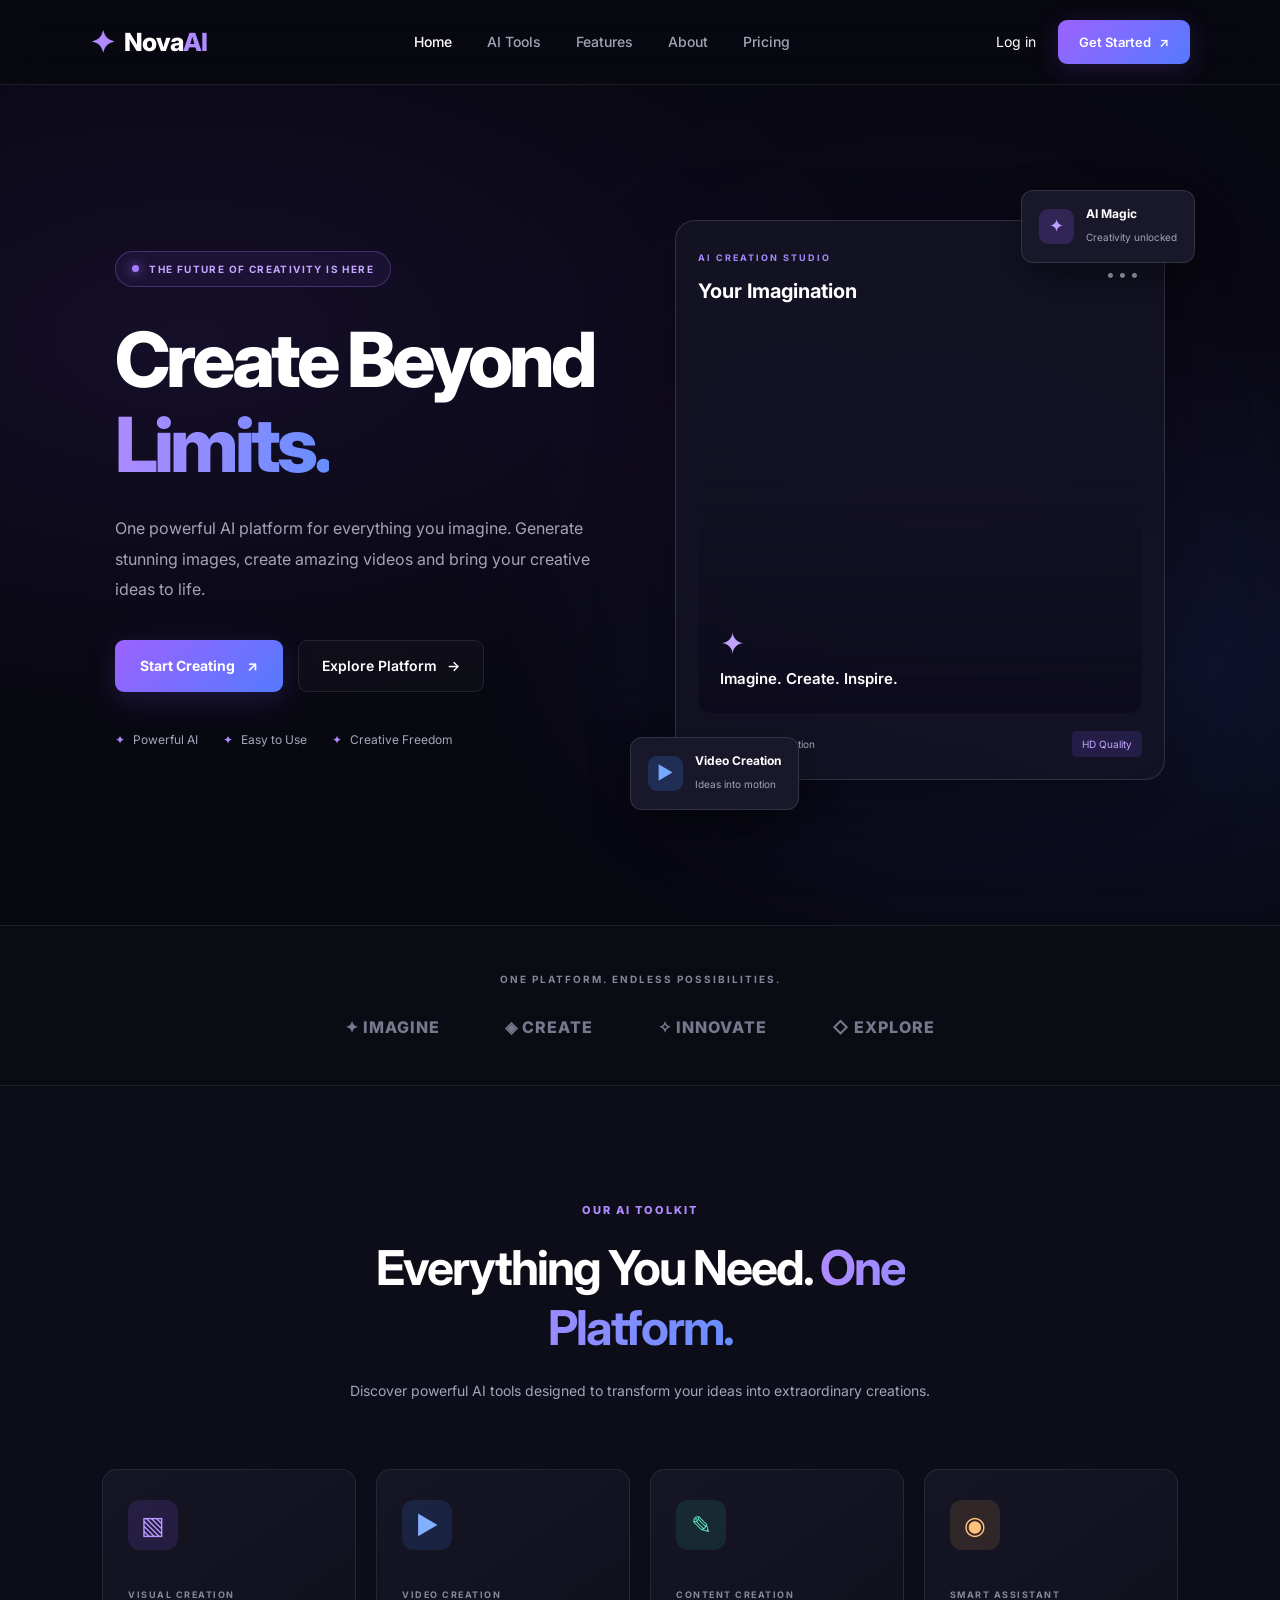
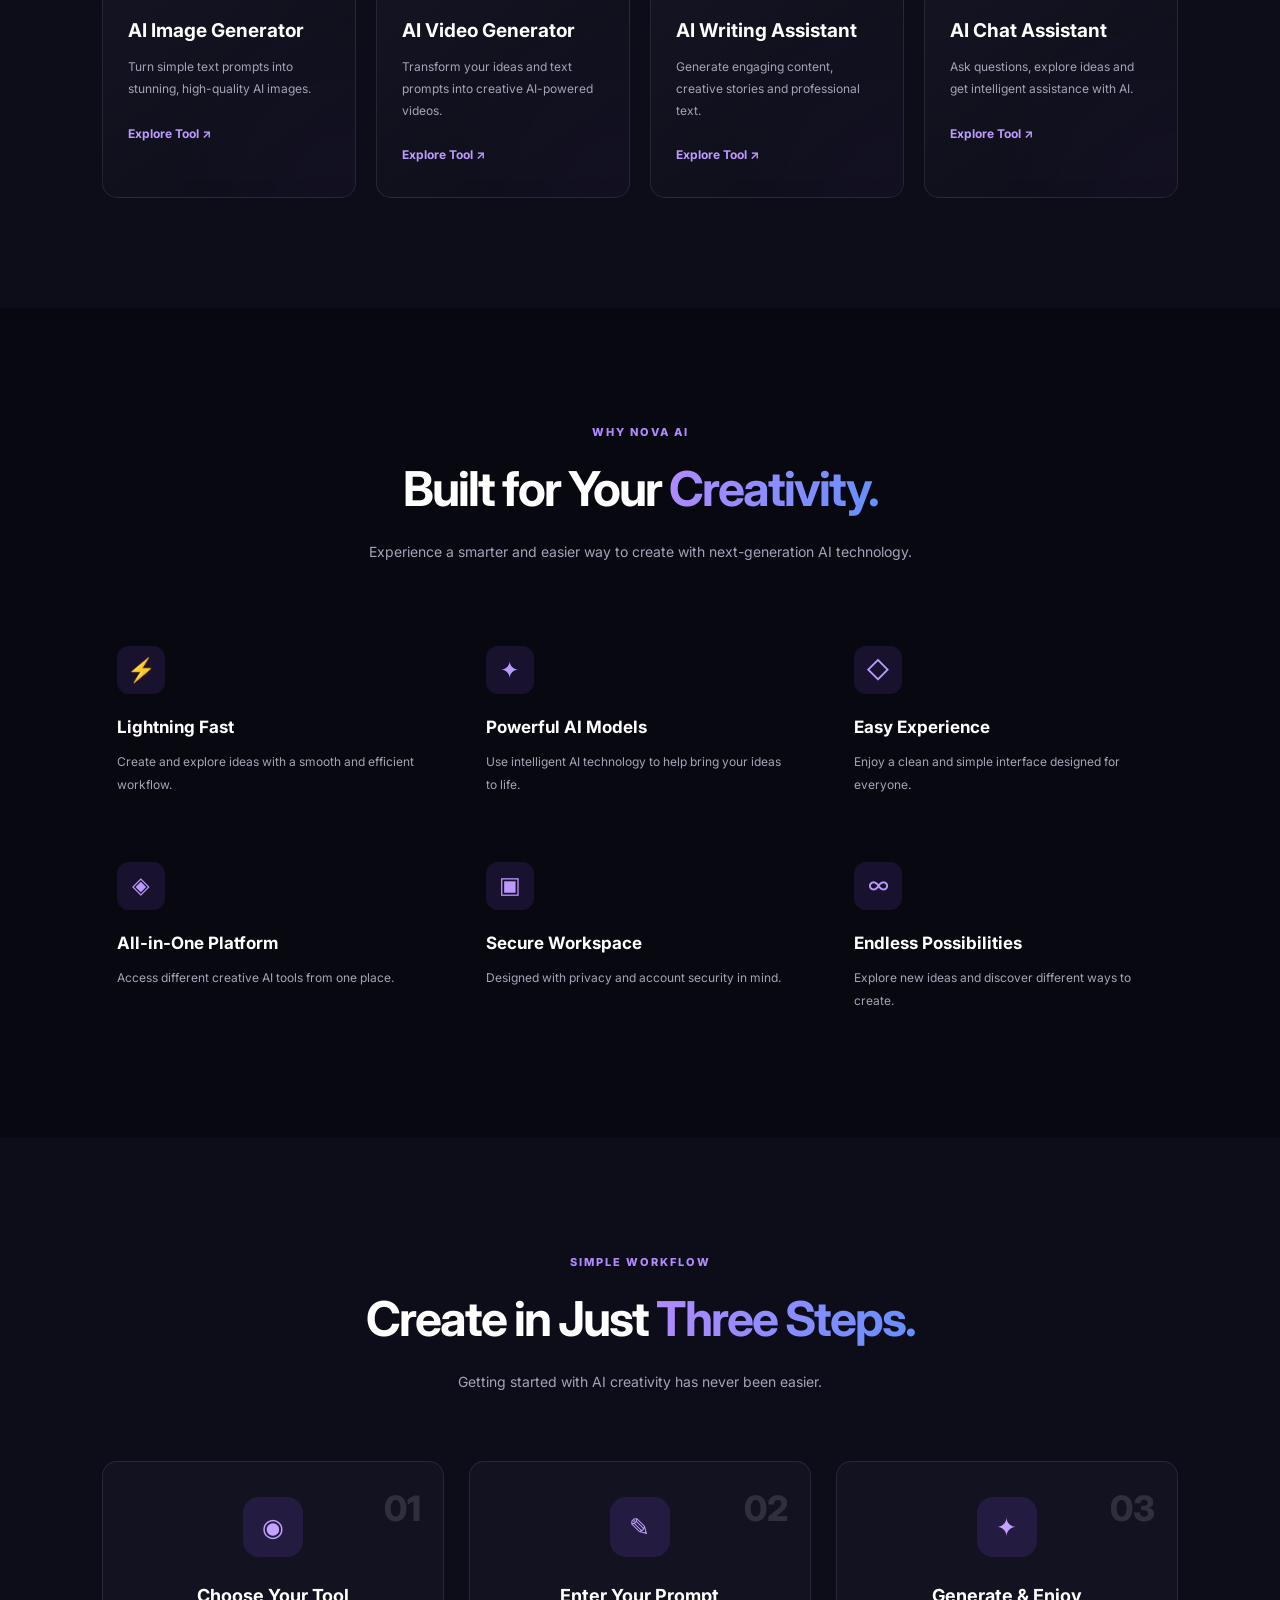
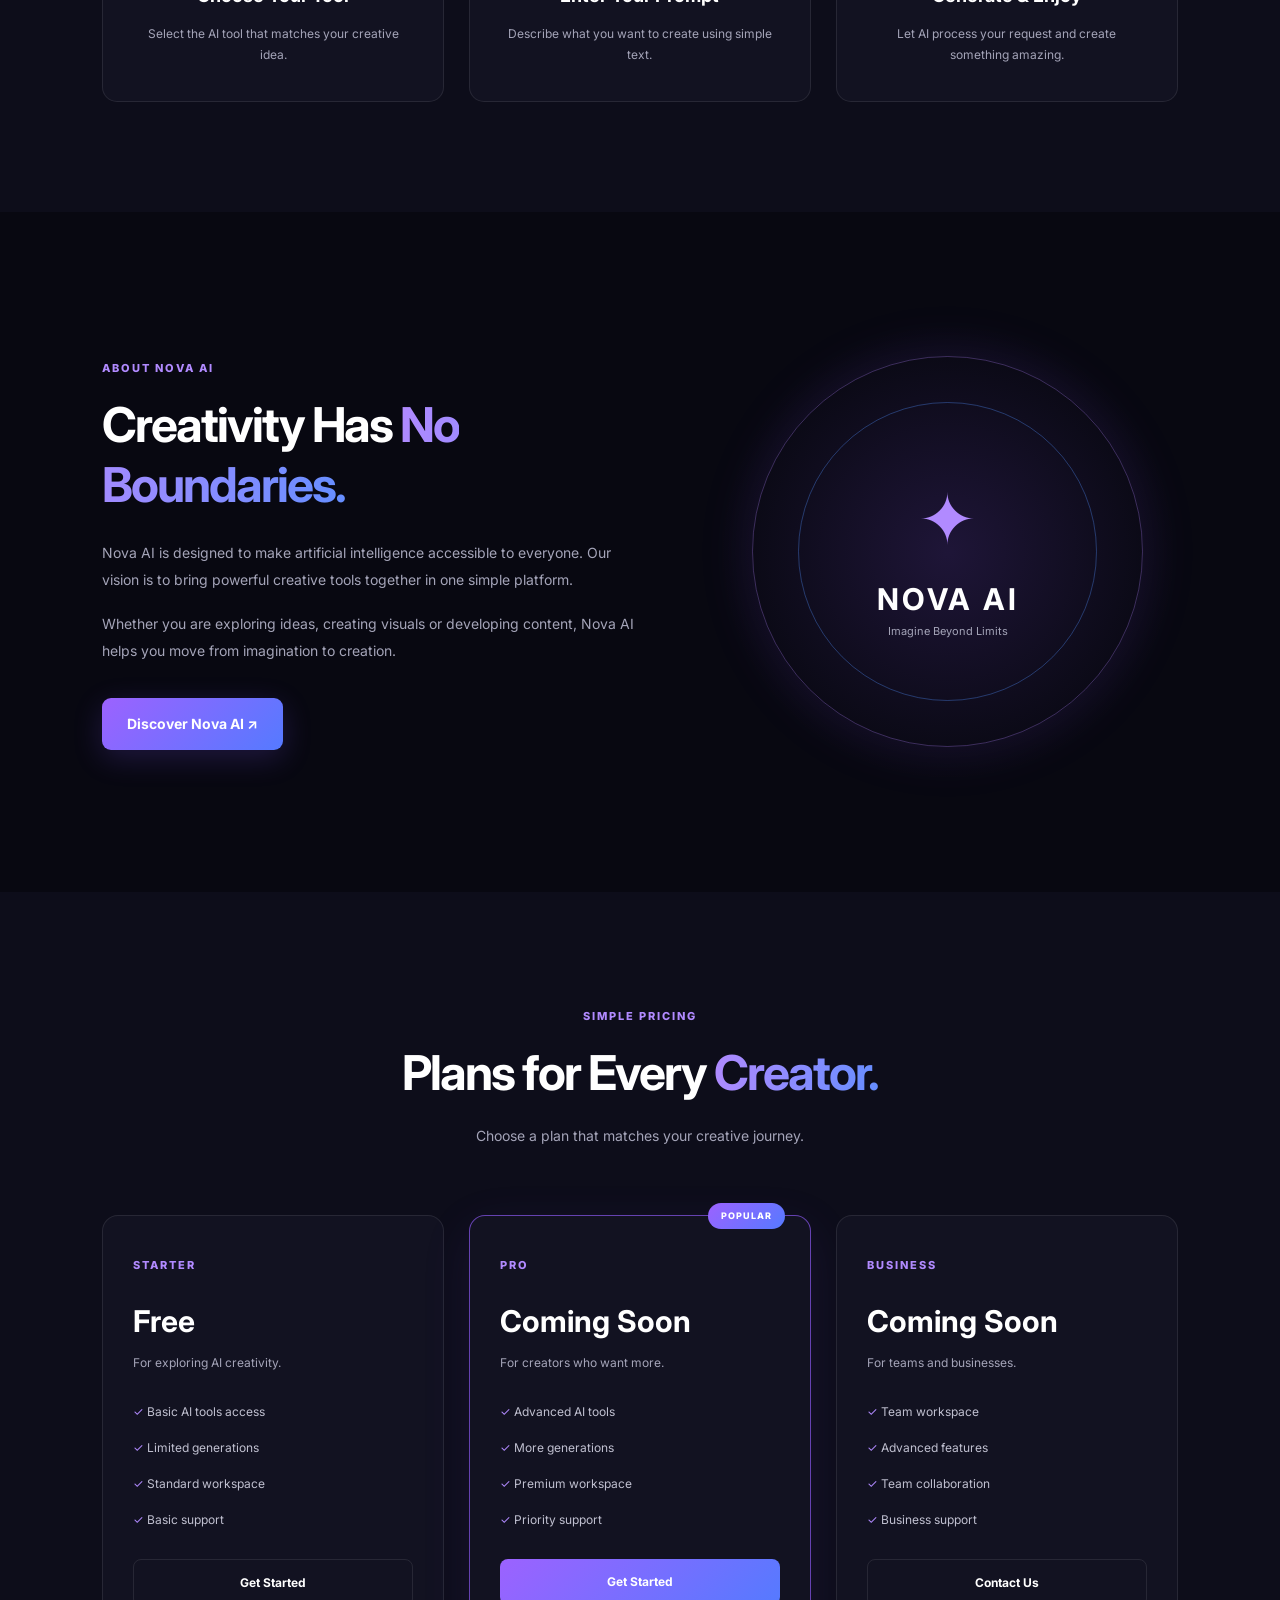
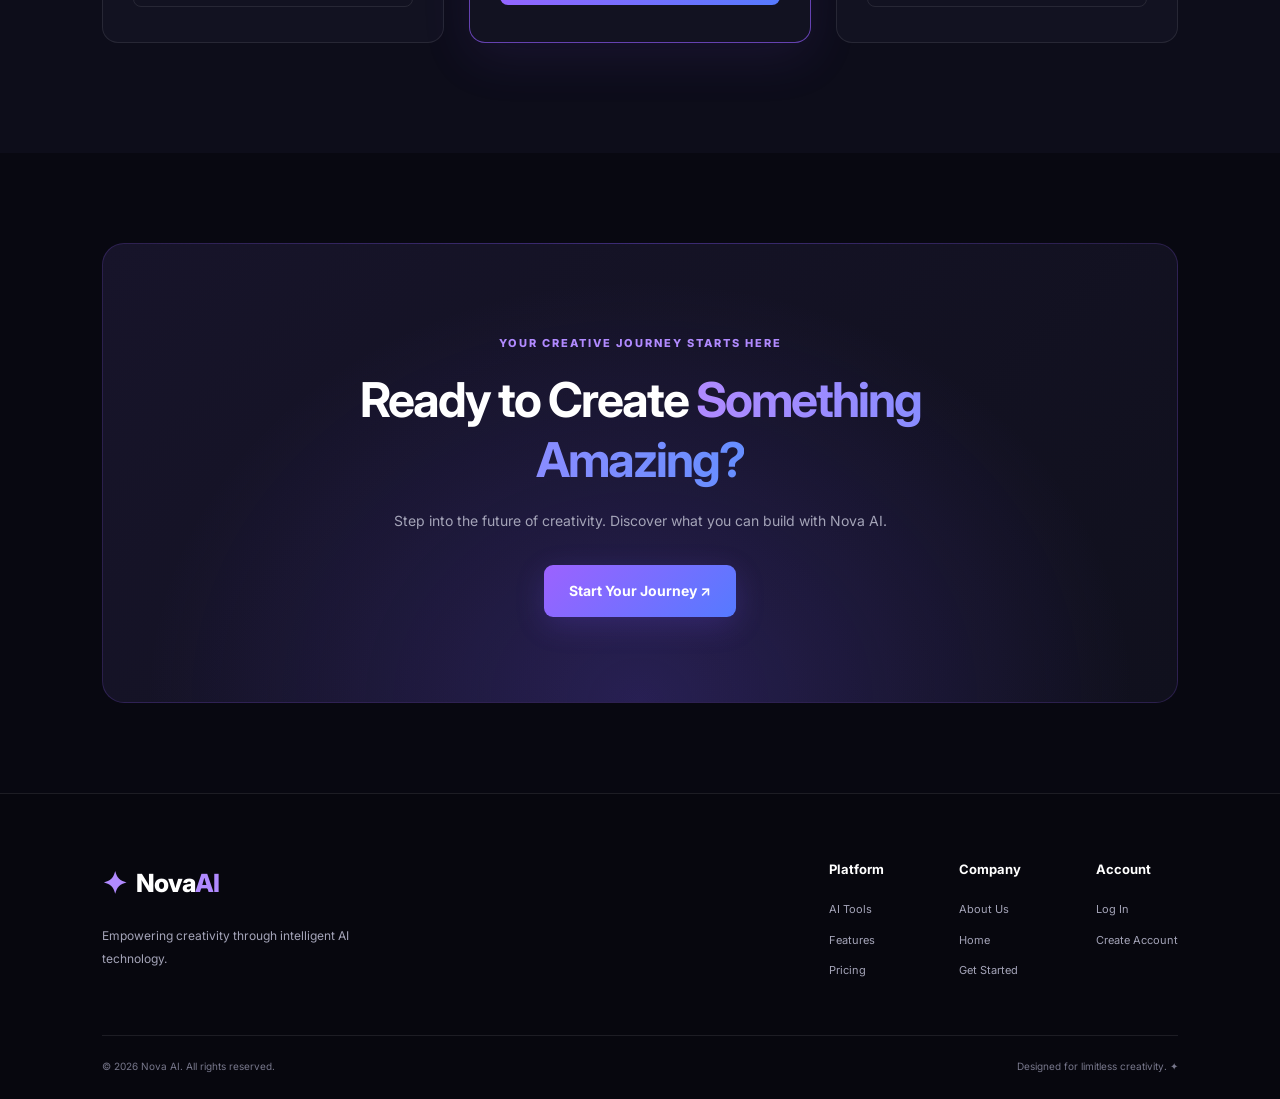
==== index.html @ d545e9de "First website upload" ====
<!DOCTYPE html>
<html lang="en">
<head>
    <meta charset="UTF-8">
    <meta name="viewport" content="width=device-width, initial-scale=1.0">

    <meta name="description" content="Nova AI - Your all-in-one AI creative platform. Create images, videos and content using powerful AI tools.">

    <title>Nova AI - Create Beyond Limits</title>

    <!-- Google Fonts -->
    <link rel="preconnect" href="https://fonts.googleapis.com">
    <link rel="preconnect" href="https://fonts.gstatic.com" crossorigin>
    <link href="https://fonts.googleapis.com/css2?family=Inter:wght@400;500;600;700;800&display=swap" rel="stylesheet">

    <!-- CSS -->
    <link rel="stylesheet" href="style.css">
</head>

<body>

    <!-- ================= NAVBAR ================= -->

    <header class="navbar">

        <a href="#home" class="logo">
            <span class="logo-icon">✦</span>
            <span>Nova<span class="logo-highlight">AI</span></span>
        </a>

        <nav class="nav-links">
            <a href="#home" class="active">Home</a>
            <a href="#tools">AI Tools</a>
            <a href="#features">Features</a>
            <a href="#about">About</a>
            <a href="#pricing">Pricing</a>
        </nav>

        <div class="nav-actions">
            <a href="#login" class="login-btn">Log in</a>
            <a href="#signup" class="signup-btn">Get Started <span>↗</span></a>
        </div>

        <button class="menu-toggle" id="menuToggle" aria-label="Toggle navigation">
            ☰
        </button>

    </header>


    <!-- ================= MAIN ================= -->

    <main>

        <!-- HERO SECTION -->

        <section class="hero" id="home">

            <div class="hero-content">

                <div class="hero-badge">
                    <span class="status-dot"></span>
                    THE FUTURE OF CREATIVITY IS HERE
                </div>

                <h1>
                    Create Beyond
                    <span class="gradient-text">Limits.</span>
                </h1>

                <p class="hero-description">
                    One powerful AI platform for everything you imagine.
                    Generate stunning images, create amazing videos and
                    bring your creative ideas to life.
                </p>

                <div class="hero-buttons">

                    <a href="#tools" class="primary-btn">
                        Start Creating
                        <span>↗</span>
                    </a>

                    <a href="#features" class="secondary-btn">
                        Explore Platform
                        <span>→</span>
                    </a>

                </div>

                <div class="hero-trust">

                    <div class="trust-item">
                        <span>✦</span>
                        Powerful AI
                    </div>

                    <div class="trust-item">
                        <span>✦</span>
                        Easy to Use
                    </div>

                    <div class="trust-item">
                        <span>✦</span>
                        Creative Freedom
                    </div>

                </div>

            </div>


            <!-- HERO VISUAL -->

            <div class="hero-visual">

                <div class="visual-glow"></div>

                <div class="visual-card main-visual-card">

                    <div class="visual-card-top">
                        <div>
                            <span class="visual-label">AI CREATION STUDIO</span>
                            <h3>Your Imagination</h3>
                        </div>

                        <span class="visual-menu">•••</span>
                    </div>

                    <div class="visual-image">
                        <div class="image-overlay">
                            <span>✦</span>
                            <p>Imagine. Create. Inspire.</p>
                        </div>
                    </div>

                    <div class="visual-bottom">
                        <span>✦ AI Generated Creation</span>
                        <span class="visual-quality">HD Quality</span>
                    </div>

                </div>

                <div class="floating-card floating-card-one">
                    <span class="floating-icon purple-icon">✦</span>
                    <div>
                        <strong>AI Magic</strong>
                        <small>Creativity unlocked</small>
                    </div>
                </div>

                <div class="floating-card floating-card-two">
                    <span class="floating-icon blue-icon">▶</span>
                    <div>
                        <strong>Video Creation</strong>
                        <small>Ideas into motion</small>
                    </div>
                </div>

            </div>

        </section>


        <!-- TRUST SECTION -->

        <section class="trust-section">

            <p>ONE PLATFORM. ENDLESS POSSIBILITIES.</p>

            <div class="trust-logos">
                <span>✦ IMAGINE</span>
                <span>◈ CREATE</span>
                <span>✧ INNOVATE</span>
                <span>◇ EXPLORE</span>
            </div>

        </section>


        <!-- AI TOOLS SECTION -->

        <section class="tools-section section-padding" id="tools">

            <div class="section-heading">

                <span class="section-tag">OUR AI TOOLKIT</span>

                <h2>
                    Everything You Need.
                    <span class="gradient-text">One Platform.</span>
                </h2>

                <p>
                    Discover powerful AI tools designed to transform
                    your ideas into extraordinary creations.
                </p>

            </div>


            <div class="tools-grid">

                <article class="tool-card image-tool">

                    <div class="tool-icon">▧</div>

                    <span class="tool-category">VISUAL CREATION</span>

                    <h3>AI Image Generator</h3>

                    <p>
                        Turn simple text prompts into stunning,
                        high-quality AI images.
                    </p>

                    <a href="#signup" class="tool-link">
                        Explore Tool ↗
                    </a>

                </article>


                <article class="tool-card video-tool">

                    <div class="tool-icon">▶</div>

                    <span class="tool-category">VIDEO CREATION</span>

                    <h3>AI Video Generator</h3>

                    <p>
                        Transform your ideas and text prompts
                        into creative AI-powered videos.
                    </p>

                    <a href="#signup" class="tool-link">
                        Explore Tool ↗
                    </a>

                </article>


                <article class="tool-card writing-tool">

                    <div class="tool-icon">✎</div>

                    <span class="tool-category">CONTENT CREATION</span>

                    <h3>AI Writing Assistant</h3>

                    <p>
                        Generate engaging content, creative
                        stories and professional text.
                    </p>

                    <a href="#signup" class="tool-link">
                        Explore Tool ↗
                    </a>

                </article>


                <article class="tool-card chat-tool">

                    <div class="tool-icon">◉</div>

                    <span class="tool-category">SMART ASSISTANT</span>

                    <h3>AI Chat Assistant</h3>

                    <p>
                        Ask questions, explore ideas and get
                        intelligent assistance with AI.
                    </p>

                    <a href="#signup" class="tool-link">
                        Explore Tool ↗
                    </a>

                </article>

            </div>

        </section>


        <!-- FEATURES SECTION -->

        <section class="features-section section-padding" id="features">

            <div class="section-heading">

                <span class="section-tag">WHY NOVA AI</span>

                <h2>
                    Built for Your
                    <span class="gradient-text">Creativity.</span>
                </h2>

                <p>
                    Experience a smarter and easier way to create
                    with next-generation AI technology.
                </p>

            </div>


            <div class="features-grid">

                <div class="feature-item">
                    <div class="feature-icon">⚡</div>
                    <h3>Lightning Fast</h3>
                    <p>Create and explore ideas with a smooth and efficient workflow.</p>
                </div>

                <div class="feature-item">
                    <div class="feature-icon">✦</div>
                    <h3>Powerful AI Models</h3>
                    <p>Use intelligent AI technology to help bring your ideas to life.</p>
                </div>

                <div class="feature-item">
                    <div class="feature-icon">◇</div>
                    <h3>Easy Experience</h3>
                    <p>Enjoy a clean and simple interface designed for everyone.</p>
                </div>

                <div class="feature-item">
                    <div class="feature-icon">◈</div>
                    <h3>All-in-One Platform</h3>
                    <p>Access different creative AI tools from one place.</p>
                </div>

                <div class="feature-item">
                    <div class="feature-icon">▣</div>
                    <h3>Secure Workspace</h3>
                    <p>Designed with privacy and account security in mind.</p>
                </div>

                <div class="feature-item">
                    <div class="feature-icon">∞</div>
                    <h3>Endless Possibilities</h3>
                    <p>Explore new ideas and discover different ways to create.</p>
                </div>

            </div>

        </section>


        <!-- HOW IT WORKS -->

        <section class="how-section section-padding">

            <div class="section-heading">

                <span class="section-tag">SIMPLE WORKFLOW</span>

                <h2>
                    Create in Just
                    <span class="gradient-text">Three Steps.</span>
                </h2>

                <p>
                    Getting started with AI creativity has never been easier.
                </p>

            </div>


            <div class="steps-grid">

                <div class="step-card">
                    <span class="step-number">01</span>
                    <div class="step-icon">◉</div>
                    <h3>Choose Your Tool</h3>
                    <p>Select the AI tool that matches your creative idea.</p>
                </div>

                <div class="step-card">
                    <span class="step-number">02</span>
                    <div class="step-icon">✎</div>
                    <h3>Enter Your Prompt</h3>
                    <p>Describe what you want to create using simple text.</p>
                </div>

                <div class="step-card">
                    <span class="step-number">03</span>
                    <div class="step-icon">✦</div>
                    <h3>Generate & Enjoy</h3>
                    <p>Let AI process your request and create something amazing.</p>
                </div>

            </div>

        </section>


        <!-- ABOUT SECTION -->

        <section class="about-section section-padding" id="about">

            <div class="about-content">

                <span class="section-tag">ABOUT NOVA AI</span>

                <h2>
                    Creativity Has
                    <span class="gradient-text">No Boundaries.</span>
                </h2>

                <p>
                    Nova AI is designed to make artificial intelligence
                    accessible to everyone. Our vision is to bring
                    powerful creative tools together in one simple platform.
                </p>

                <p>
                    Whether you are exploring ideas, creating visuals
                    or developing content, Nova AI helps you move
                    from imagination to creation.
                </p>

                <a href="#signup" class="primary-btn">
                    Discover Nova AI ↗
                </a>

            </div>


            <div class="about-visual">

                <div class="about-orb orb-one"></div>
                <div class="about-orb orb-two"></div>

                <div class="about-center">
                    <span>✦</span>
                    <h3>NOVA AI</h3>
                    <p>Imagine Beyond Limits</p>
                </div>

            </div>

        </section>


        <!-- PRICING SECTION -->

        <section class="pricing-section section-padding" id="pricing">

            <div class="section-heading">

                <span class="section-tag">SIMPLE PRICING</span>

                <h2>
                    Plans for Every
                    <span class="gradient-text">Creator.</span>
                </h2>

                <p>
                    Choose a plan that matches your creative journey.
                </p>

            </div>


            <div class="pricing-grid">

                <div class="price-card">

                    <span class="price-label">STARTER</span>

                    <h3>Free</h3>

                    <p>For exploring AI creativity.</p>

                    <ul>
                        <li>✓ Basic AI tools access</li>
                        <li>✓ Limited generations</li>
                        <li>✓ Standard workspace</li>
                        <li>✓ Basic support</li>
                    </ul>

                    <a href="#signup" class="price-btn">
                        Get Started
                    </a>

                </div>


                <div class="price-card popular-card">

                    <span class="popular-badge">POPULAR</span>

                    <span class="price-label">PRO</span>

                    <h3>Coming Soon</h3>

                    <p>For creators who want more.</p>

                    <ul>
                        <li>✓ Advanced AI tools</li>
                        <li>✓ More generations</li>
                        <li>✓ Premium workspace</li>
                        <li>✓ Priority support</li>
                    </ul>

                    <a href="#signup" class="price-btn featured-price-btn">
                        Get Started
                    </a>

                </div>


                <div class="price-card">

                    <span class="price-label">BUSINESS</span>

                    <h3>Coming Soon</h3>

                    <p>For teams and businesses.</p>

                    <ul>
                        <li>✓ Team workspace</li>
                        <li>✓ Advanced features</li>
                        <li>✓ Team collaboration</li>
                        <li>✓ Business support</li>
                    </ul>

                    <a href="#signup" class="price-btn">
                        Contact Us
                    </a>

                </div>

            </div>

        </section>


        <!-- CTA SECTION -->

        <section class="cta-section" id="signup">

            <div class="cta-content">

                <span class="section-tag">YOUR CREATIVE JOURNEY STARTS HERE</span>

                <h2>
                    Ready to Create
                    <span class="gradient-text">Something Amazing?</span>
                </h2>

                <p>
                    Step into the future of creativity.
                    Discover what you can build with Nova AI.
                </p>

                <a href="#login" class="primary-btn">
                    Start Your Journey ↗
                </a>

            </div>

        </section>

    </main>


    <!-- ================= FOOTER ================= -->

    <footer class="footer">

        <div class="footer-main">

            <div class="footer-brand">

                <a href="#home" class="logo">
                    <span class="logo-icon">✦</span>
                    <span>Nova<span class="logo-highlight">AI</span></span>
                </a>

                <p>
                    Empowering creativity through intelligent
                    AI technology.
                </p>

            </div>


            <div class="footer-links">

                <div>
                    <h4>Platform</h4>
                    <a href="#tools">AI Tools</a>
                    <a href="#features">Features</a>
                    <a href="#pricing">Pricing</a>
                </div>

                <div>
                    <h4>Company</h4>
                    <a href="#about">About Us</a>
                    <a href="#home">Home</a>
                    <a href="#signup">Get Started</a>
                </div>

                <div>
                    <h4>Account</h4>
                    <a href="#login">Log In</a>
                    <a href="#signup">Create Account</a>
                </div>

            </div>

        </div>


        <div class="footer-bottom">

            <p>© 2026 Nova AI. All rights reserved.</p>

            <p>Designed for limitless creativity. ✦</p>

        </div>

    </footer>


    <!-- ================= JAVASCRIPT ================= -->

    <script src="script.js"></script>

</body>
</html>
---- style.css ----
/* =========================================
   NOVA AI - COMPLETE WEBSITE STYLES
========================================= */

/* GOOGLE FONT */
* {
    margin: 0;
    padding: 0;
    box-sizing: border-box;
}

:root {
    --bg-primary: #080811;
    --bg-secondary: #0d0d1a;
    --bg-card: #111120;
    --text-primary: #ffffff;
    --text-secondary: #a4a4b8;
    --purple: #925cff;
    --purple-light: #b18aff;
    --blue: #4388ff;
    --border: rgba(255, 255, 255, 0.09);
    --gradient: linear-gradient(135deg, #9c62ff, #557aff);
}

html {
    scroll-behavior: smooth;
    scroll-padding-top: 100px;
}

body {
    font-family: 'Inter', sans-serif;
    background: var(--bg-primary);
    color: var(--text-primary);
    overflow-x: hidden;
    line-height: 1.6;
}

a {
    text-decoration: none;
    color: inherit;
}

button {
    font-family: inherit;
    cursor: pointer;
    border: none;
}

section {
    position: relative;
}

::selection {
    background: #925cff;
    color: white;
}


/* =========================================
   NAVBAR
========================================= */

.navbar {
    width: 100%;
    min-height: 85px;
    padding: 0 7%;
    display: flex;
    align-items: center;
    justify-content: space-between;
    gap: 30px;
    background: rgba(8, 8, 17, 0.88);
    backdrop-filter: blur(20px);
    border-bottom: 1px solid var(--border);
    position: sticky;
    top: 0;
    z-index: 1000;
}

.logo {
    display: flex;
    align-items: center;
    gap: 10px;
    font-size: 25px;
    font-weight: 800;
    letter-spacing: -1px;
    white-space: nowrap;
}

.logo-icon {
    color: var(--purple-light);
    font-size: 30px;
}

.logo-highlight {
    color: var(--purple-light);
}

.nav-links {
    display: flex;
    align-items: center;
    gap: 35px;
}

.nav-links a {
    color: var(--text-secondary);
    font-size: 14px;
    font-weight: 500;
    transition: 0.3s;
}

.nav-links a:hover,
.nav-links a.active {
    color: white;
}

.nav-actions {
    display: flex;
    align-items: center;
    gap: 22px;
}

.login-btn {
    font-size: 14px;
    color: white;
    transition: 0.3s;
}

.login-btn:hover {
    color: var(--purple-light);
}

.signup-btn {
    background: var(--gradient);
    color: white;
    padding: 12px 21px;
    border-radius: 9px;
    font-size: 13px;
    font-weight: 600;
    transition: 0.3s;
    box-shadow: 0 5px 25px rgba(146, 92, 255, 0.2);
}

.signup-btn:hover {
    transform: translateY(-3px);
    box-shadow: 0 8px 30px rgba(146, 92, 255, 0.4);
}

.signup-btn span {
    margin-left: 5px;
}

.menu-toggle {
    display: none;
    color: white;
    background: transparent;
    font-size: 25px;
}


/* =========================================
   HERO SECTION
========================================= */

.hero {
    min-height: 690px;
    padding: 100px 9% 110px;
    display: flex;
    align-items: center;
    justify-content: space-between;
    gap: 65px;
    overflow: hidden;
    background:
        radial-gradient(ellipse at 15% 30%, rgba(107, 55, 201, 0.13), transparent 45%),
        radial-gradient(ellipse at 90% 70%, rgba(51, 93, 220, 0.12), transparent 40%);
}

.hero-content {
    max-width: 650px;
    flex: 1;
    z-index: 2;
}

.hero-badge {
    display: inline-flex;
    align-items: center;
    gap: 10px;
    padding: 9px 16px;
    border: 1px solid rgba(166, 112, 255, 0.3);
    border-radius: 30px;
    background: rgba(146, 92, 255, 0.08);
    color: #c5a6ff;
    font-size: 10px;
    letter-spacing: 1.4px;
    font-weight: 700;
    margin-bottom: 30px;
}

.status-dot {
    width: 7px;
    height: 7px;
    background: #a67aff;
    border-radius: 50%;
    box-shadow: 0 0 12px #a67aff;
}

.hero h1 {
    font-size: clamp(45px, 6vw, 76px);
    line-height: 1.13;
    font-weight: 800;
    letter-spacing: -4px;
    margin-bottom: 25px;
}

.gradient-text {
    background: linear-gradient(100deg, #b18aff, #658eff);
    -webkit-background-clip: text;
    background-clip: text;
    -webkit-text-fill-color: transparent;
}

.hero-description {
    color: var(--text-secondary);
    max-width: 540px;
    font-size: 16px;
    line-height: 1.9;
    margin-bottom: 35px;
}

.hero-buttons {
    display: flex;
    align-items: center;
    flex-wrap: wrap;
    gap: 15px;
}

.primary-btn {
    display: inline-flex;
    align-items: center;
    justify-content: center;
    gap: 12px;
    background: var(--gradient);
    padding: 15px 25px;
    border-radius: 9px;
    color: white;
    font-size: 14px;
    font-weight: 700;
    transition: 0.3s;
    box-shadow: 0 8px 30px rgba(123, 83, 255, 0.2);
}

.primary-btn:hover {
    transform: translateY(-4px);
    box-shadow: 0 12px 35px rgba(123, 83, 255, 0.4);
}

.secondary-btn {
    display: inline-flex;
    align-items: center;
    gap: 10px;
    border: 1px solid var(--border);
    padding: 14px 23px;
    border-radius: 9px;
    color: white;
    font-size: 14px;
    font-weight: 600;
    transition: 0.3s;
    background: rgba(255, 255, 255, 0.025);
}

.secondary-btn:hover {
    border-color: var(--purple);
    background: rgba(146, 92, 255, 0.08);
}

.hero-trust {
    display: flex;
    flex-wrap: wrap;
    gap: 25px;
    margin-top: 38px;
}

.trust-item {
    color: #a7a7b9;
    font-size: 12px;
}

.trust-item span {
    color: var(--purple-light);
    margin-right: 5px;
}


/* =========================================
   HERO VISUAL
========================================= */

.hero-visual {
    flex: 1;
    max-width: 490px;
    min-width: 0;
    position: relative;
    padding: 35px 0;
}

.visual-glow {
    position: absolute;
    width: 350px;
    height: 350px;
    top: 50%;
    left: 50%;
    transform: translate(-50%, -50%);
    background: #7138cf;
    filter: blur(140px);
    opacity: 0.2;
}

.visual-card {
    position: relative;
    z-index: 2;
    border: 1px solid rgba(255, 255, 255, 0.13);
    background: rgba(20, 20, 37, 0.88);
    backdrop-filter: blur(20px);
    border-radius: 20px;
    padding: 22px;
    box-shadow: 0 30px 80px rgba(0, 0, 0, 0.4);
}

.visual-card-top {
    display: flex;
    align-items: center;
    justify-content: space-between;
    margin-bottom: 20px;
}

.visual-label {
    font-size: 9px;
    color: #a98aff;
    letter-spacing: 2px;
    font-weight: 700;
}

.visual-card-top h3 {
    font-size: 20px;
    margin-top: 6px;
}

.visual-menu {
    color: #a3a3b5;
    letter-spacing: 3px;
}

.visual-image {
    width: 100%;
    aspect-ratio: 1.15;
    border-radius: 13px;
    overflow: hidden;
    background:
        linear-gradient(0deg, rgba(10, 8, 25, 0.65), transparent 70%),
        url("https://images.unsplash.com/photo-1462331940025-496dfbfc7564?auto=format&fit=crop&w=1000&q=85") center/cover;
    display: flex;
    align-items: flex-end;
}

.image-overlay {
    padding: 22px;
}

.image-overlay span {
    color: #c1a3ff;
    font-size: 30px;
}

.image-overlay p {
    font-size: 15px;
    font-weight: 600;
}

.visual-bottom {
    display: flex;
    justify-content: space-between;
    align-items: center;
    margin-top: 18px;
    font-size: 10px;
    color: #aaaabd;
}

.visual-quality {
    background: rgba(130, 91, 255, 0.16);
    padding: 5px 10px;
    border-radius: 5px;
    color: #c2a6ff;
}

.floating-card {
    position: absolute;
    z-index: 3;
    display: flex;
    align-items: center;
    gap: 12px;
    background: #18182a;
    border: 1px solid rgba(255, 255, 255, 0.12);
    border-radius: 12px;
    padding: 13px 17px;
    box-shadow: 0 15px 40px rgba(0, 0, 0, 0.4);
}

.floating-card-one {
    top: 5px;
    right: -30px;
}

.floating-card-two {
    bottom: 5px;
    left: -45px;
}

.floating-card strong {
    display: block;
    font-size: 12px;
}

.floating-card small {
    color: var(--text-secondary);
    font-size: 10px;
}

.floating-icon {
    width: 35px;
    height: 35px;
    display: grid;
    place-items: center;
    border-radius: 9px;
    font-size: 18px;
}

.purple-icon {
    background: rgba(146, 92, 255, 0.2);
    color: #c0a0ff;
}

.blue-icon {
    background: rgba(67, 136, 255, 0.2);
    color: #78a9ff;
}


/* =========================================
   TRUST SECTION
========================================= */

.trust-section {
    padding: 45px 8%;
    text-align: center;
    border-top: 1px solid var(--border);
    border-bottom: 1px solid var(--border);
    background: rgba(255, 255, 255, 0.012);
}

.trust-section > p {
    font-size: 10px;
    color: #85859a;
    letter-spacing: 2px;
    font-weight: 700;
    margin-bottom: 28px;
}

.trust-logos {
    display: flex;
    align-items: center;
    justify-content: center;
    flex-wrap: wrap;
    gap: 65px;
}

.trust-logos span {
    color: #77778d;
    font-size: 16px;
    font-weight: 800;
    letter-spacing: 1px;
}


/* =========================================
   COMMON SECTION STYLES
========================================= */

.section-padding {
    padding: 110px 8%;
}

.section-heading {
    text-align: center;
    max-width: 720px;
    margin: 0 auto 65px;
}

.section-tag {
    display: inline-block;
    color: #b18aff;
    font-size: 11px;
    letter-spacing: 2px;
    font-weight: 800;
    margin-bottom: 18px;
}

.section-heading h2,
.about-content h2,
.cta-content h2 {
    font-size: clamp(30px, 4vw, 48px);
    line-height: 1.25;
    letter-spacing: -2px;
    margin-bottom: 20px;
}

.section-heading p,
.about-content p,
.cta-content p {
    color: var(--text-secondary);
    font-size: 14px;
    line-height: 1.9;
}


/* =========================================
   AI TOOLS SECTION
========================================= */

.tools-section {
    background: var(--bg-secondary);
}

.tools-grid {
    display: grid;
    grid-template-columns: repeat(4, 1fr);
    gap: 20px;
}

.tool-card {
    position: relative;
    padding: 30px 25px;
    min-height: 280px;
    border-radius: 15px;
    border: 1px solid var(--border);
    background: linear-gradient(145deg, #151525, #0e0e19);
    transition: 0.35s;
    overflow: hidden;
}

.tool-card::after {
    content: "";
    position: absolute;
    width: 130px;
    height: 130px;
    right: -60px;
    bottom: -60px;
    background: var(--purple);
    filter: blur(75px);
    opacity: 0.08;
    transition: 0.3s;
}

.tool-card:hover {
    transform: translateY(-8px);
    border-color: rgba(146, 92, 255, 0.5);
    box-shadow: 0 20px 45px rgba(0, 0, 0, 0.25);
}

.tool-card:hover::after {
    opacity: 0.25;
}

.tool-icon {
    width: 50px;
    height: 50px;
    display: grid;
    place-items: center;
    background: rgba(146, 92, 255, 0.14);
    color: #bb9aff;
    border-radius: 12px;
    font-size: 25px;
    margin-bottom: 30px;
}

.video-tool .tool-icon {
    background: rgba(67, 136, 255, 0.14);
    color: #83afff;
}

.writing-tool .tool-icon {
    background: rgba(40, 196, 156, 0.12);
    color: #62dfbc;
}

.chat-tool .tool-icon {
    background: rgba(255, 175, 79, 0.12);
    color: #ffc27c;
}

.tool-category {
    color: #88889d;
    font-size: 9px;
    font-weight: 700;
    letter-spacing: 1.5px;
}

.tool-card h3 {
    font-size: 19px;
    margin: 10px 0;
}

.tool-card p {
    color: var(--text-secondary);
    font-size: 12px;
    line-height: 1.8;
    margin-bottom: 20px;
}

.tool-link {
    display: inline-block;
    color: #bd9aff;
    font-size: 12px;
    font-weight: 700;
    transition: 0.3s;
}

.tool-link:hover {
    color: white;
    transform: translateX(5px);
}


/* =========================================
   FEATURES SECTION
========================================= */

.features-grid {
    display: grid;
    grid-template-columns: repeat(3, 1fr);
    gap: 35px 30px;
}

.feature-item {
    padding: 15px;
    transition: 0.3s;
}

.feature-item:hover {
    transform: translateY(-5px);
}

.feature-icon {
    width: 48px;
    height: 48px;
    display: grid;
    place-items: center;
    border-radius: 12px;
    background: rgba(146, 92, 255, 0.12);
    color: #bb9aff;
    font-size: 23px;
    margin-bottom: 20px;
}

.feature-item h3 {
    font-size: 17px;
    margin-bottom: 10px;
}

.feature-item p {
    color: var(--text-secondary);
    font-size: 12px;
    line-height: 1.9;
}


/* =========================================
   HOW IT WORKS
========================================= */

.how-section {
    background: var(--bg-secondary);
}

.steps-grid {
    display: grid;
    grid-template-columns: repeat(3, 1fr);
    gap: 25px;
}

.step-card {
    position: relative;
    padding: 35px 30px;
    text-align: center;
    border: 1px solid var(--border);
    border-radius: 15px;
    background: #121221;
    transition: 0.3s;
}

.step-card:hover {
    border-color: rgba(146, 92, 255, 0.5);
    transform: translateY(-5px);
}

.step-number {
    position: absolute;
    top: 18px;
    right: 22px;
    color: rgba(255, 255, 255, 0.13);
    font-size: 35px;
    font-weight: 800;
}

.step-icon {
    width: 60px;
    height: 60px;
    display: grid;
    place-items: center;
    border-radius: 16px;
    margin: 0 auto 25px;
    font-size: 25px;
    color: #c2a3ff;
    background: rgba(146, 92, 255, 0.14);
}

.step-card h3 {
    font-size: 18px;
    margin-bottom: 12px;
}

.step-card p {
    color: var(--text-secondary);
    font-size: 12px;
    line-height: 1.8;
}


/* =========================================
   ABOUT SECTION
========================================= */

.about-section {
    display: flex;
    align-items: center;
    justify-content: space-between;
    gap: 80px;
    overflow: hidden;
}

.about-content {
    flex: 1;
    max-width: 570px;
}

.about-content h2 {
    margin-bottom: 25px;
}

.about-content p {
    margin-bottom: 18px;
}

.about-content .primary-btn {
    margin-top: 15px;
}

.about-visual {
    flex: 1;
    max-width: 460px;
    aspect-ratio: 1;
    position: relative;
    display: grid;
    place-items: center;
    border-radius: 50%;
    background: radial-gradient(circle, rgba(120, 74, 210, 0.2), transparent 70%);
}

.about-orb {
    position: absolute;
    border-radius: 50%;
    border: 1px solid rgba(174, 131, 255, 0.3);
}

.orb-one {
    width: 85%;
    height: 85%;
    box-shadow: 0 0 60px rgba(146, 92, 255, 0.1);
}

.orb-two {
    width: 65%;
    height: 65%;
    border-color: rgba(80, 143, 255, 0.35);
}

.about-center {
    position: relative;
    z-index: 2;
    text-align: center;
}

.about-center span {
    font-size: 70px;
    color: #b18aff;
    display: block;
}

.about-center h3 {
    font-size: 30px;
    letter-spacing: 3px;
}

.about-center p {
    color: var(--text-secondary);
    font-size: 11px;
}


/* =========================================
   PRICING SECTION
========================================= */

.pricing-section {
    background: var(--bg-secondary);
}

.pricing-grid {
    display: grid;
    grid-template-columns: repeat(3, 1fr);
    gap: 25px;
    align-items: stretch;
}

.price-card {
    position: relative;
    padding: 35px 30px;
    border: 1px solid var(--border);
    background: #121221;
    border-radius: 16px;
    transition: 0.3s;
}

.price-card:hover {
    transform: translateY(-7px);
}

.popular-card {
    border-color: rgba(146, 92, 255, 0.65);
    box-shadow: 0 15px 50px rgba(105, 62, 201, 0.12);
}

.popular-badge {
    position: absolute;
    top: -13px;
    right: 25px;
    background: var(--gradient);
    color: white;
    padding: 6px 13px;
    border-radius: 20px;
    font-size: 9px;
    font-weight: 800;
    letter-spacing: 1px;
}

.price-label {
    font-size: 11px;
    letter-spacing: 2px;
    color: #b18aff;
    font-weight: 800;
}

.price-card h3 {
    font-size: 30px;
    margin: 20px 0 8px;
}

.price-card > p {
    font-size: 12px;
    color: var(--text-secondary);
}

.price-card ul {
    list-style: none;
    margin: 30px 0;
}

.price-card li {
    color: #c0c0d0;
    font-size: 12px;
    margin: 17px 0;
}

.price-card li::first-letter {
    color: #b18aff;
}

.price-btn {
    display: block;
    text-align: center;
    border: 1px solid var(--border);
    padding: 13px;
    border-radius: 8px;
    font-size: 12px;
    font-weight: 700;
    transition: 0.3s;
}

.price-btn:hover {
    background: rgba(146, 92, 255, 0.12);
    border-color: var(--purple);
}

.featured-price-btn {
    background: var(--gradient);
    border: none;
}

.featured-price-btn:hover {
    background: linear-gradient(135deg, #8150e0, #416be0);
}


/* =========================================
   CTA SECTION
========================================= */

.cta-section {
    margin: 90px 8%;
    padding: 85px 30px;
    text-align: center;
    border-radius: 22px;
    border: 1px solid rgba(146, 92, 255, 0.2);
    background:
        radial-gradient(ellipse at 50% 100%, rgba(94, 68, 210, 0.28), transparent 65%),
        linear-gradient(135deg, #17142a, #10101d);
}

.cta-content {
    max-width: 720px;
    margin: auto;
}

.cta-content h2 {
    margin-bottom: 18px;
}

.cta-content p {
    margin-bottom: 30px;
}

.cta-content .primary-btn {
    margin: auto;
}


/* =========================================
   FOOTER
========================================= */

.footer {
    padding: 65px 8% 25px;
    background: #07070e;
    border-top: 1px solid var(--border);
}

.footer-main {
    display: flex;
    justify-content: space-between;
    gap: 60px;
    padding-bottom: 55px;
}

.footer-brand {
    max-width: 260px;
}

.footer-brand p {
    color: var(--text-secondary);
    font-size: 12px;
    line-height: 1.9;
    margin-top: 18px;
}

.footer-links {
    display: flex;
    gap: 75px;
}

.footer-links div {
    display: flex;
    flex-direction: column;
    gap: 13px;
}

.footer-links h4 {
    font-size: 13px;
    margin-bottom: 8px;
}

.footer-links a {
    color: var(--text-secondary);
    font-size: 11px;
    transition: 0.3s;
}

.footer-links a:hover {
    color: #b18aff;
}

.footer-bottom {
    padding-top: 22px;
    border-top: 1px solid var(--border);
    display: flex;
    align-items: center;
    justify-content: space-between;
    gap: 20px;
}

.footer-bottom p {
    color: #77778b;
    font-size: 10px;
}


/* =========================================
   RESPONSIVE DESIGN - TABLET
========================================= */

@media (max-width: 1100px) {

    .navbar {
        padding: 0 4%;
    }

    .nav-links {
        gap: 18px;
    }

    .hero {
        padding-left: 6%;
        padding-right: 6%;
        gap: 35px;
    }

    .tools-grid {
        grid-template-columns: repeat(2, 1fr);
    }

    .floating-card-one {
        right: -10px;
    }

    .floating-card-two {
        left: -15px;
    }

    .footer-links {
        gap: 40px;
    }
}


/* =========================================
   RESPONSIVE DESIGN - MOBILE
========================================= */

@media (max-width: 768px) {

    .navbar {
        min-height: 72px;
        padding: 0 5%;
    }

    .logo {
        font-size: 22px;
    }

    .nav-links {
        display: none;
    }

    .nav-actions {
        display: none;
    }

    .menu-toggle {
        display: block;
    }

    .hero {
        min-height: auto;
        padding: 85px 6% 90px;
        flex-direction: column;
        text-align: center;
        gap: 55px;
    }

    .hero-content {
        width: 100%;
    }

    .hero h1 {
        font-size: clamp(43px, 10vw, 60px);
        letter-spacing: -2px;
    }

    .hero-description {
        margin-left: auto;
        margin-right: auto;
        font-size: 14px;
    }

    .hero-buttons,
    .hero-trust {
        justify-content: center;
    }

    .hero-trust {
        gap: 13px;
    }

    .trust-item {
        font-size: 10px;
    }

    .hero-visual {
        width: 100%;
        max-width: 440px;
    }

    .floating-card-one {
        right: -5px;
    }

    .floating-card-two {
        left: -5px;
    }

    .trust-logos {
        gap: 25px;
    }

    .trust-logos span {
        font-size: 12px;
    }

    .section-padding {
        padding: 80px 6%;
    }

    .section-heading {
        margin-bottom: 45px;
    }

    .section-heading h2,
    .about-content h2,
    .cta-content h2 {
        letter-spacing: -1px;
    }

    .features-grid {
        grid-template-columns: repeat(2, 1fr);
        gap: 30px 15px;
    }

    .steps-grid {
        grid-template-columns: 1fr;
    }

    .about-section {
        flex-direction: column;
        text-align: center;
        gap: 45px;
    }

    .about-visual {
        width: 100%;
        max-width: 360px;
    }

    .pricing-grid {
        grid-template-columns: 1fr;
        gap: 35px;
    }

    .cta-section {
        margin: 60px 5%;
        padding: 65px 20px;
    }

    .footer {
        padding: 55px 6% 25px;
    }

    .footer-main {
        flex-direction: column;
        gap: 40px;
    }

    .footer-links {
        justify-content: space-between;
        gap: 20px;
    }

}


/* =========================================
   RESPONSIVE DESIGN - SMALL MOBILE
========================================= */

@media (max-width: 480px) {

    .hero {
        padding-top: 65px;
    }

    .hero h1 {
        font-size: 42px;
    }

    .hero-badge {
        font-size: 8px;
        letter-spacing: 1px;
    }

    .hero-buttons {
        flex-direction: column;
        align-items: stretch;
    }

    .hero-buttons a {
        width: 100%;
    }

    .hero-trust {
        flex-direction: column;
        align-items: center;
    }

    .visual-card {
        padding: 15px;
    }

    .floating-card {
        padding: 9px 11px;
    }

    .floating-card-one {
        right: -5px;
    }

    .floating-card-two {
        left: -5px;
    }

    .floating-card strong {
        font-size: 10px;
    }

    .floating-card small {
        font-size: 8px;
    }

    .tools-grid {
        grid-template-columns: 1fr;
    }

    .features-grid {
        grid-template-columns: 1fr;
        text-align: center;
    }

    .feature-icon {
        margin-left: auto;
        margin-right: auto;
    }

    .footer-links {
        display: grid;
        grid-template-columns: repeat(2, 1fr);
        gap: 35px;
    }

    .footer-bottom {
        flex-direction: column;
        text-align: center;
    }

}


/* =========================================
   ACCESSIBILITY & MOTION
========================================= */

a:focus-visible,
button:focus-visible {
    outline: 2px solid #b18aff;
    outline-offset: 4px;
}

@media (prefers-reduced-motion: reduce) {

    *,
    *::before,
    *::after {
        scroll-behavior: auto !important;
        transition-duration: 0.01ms !important;
        animation-duration: 0.01ms !important;
    }

}
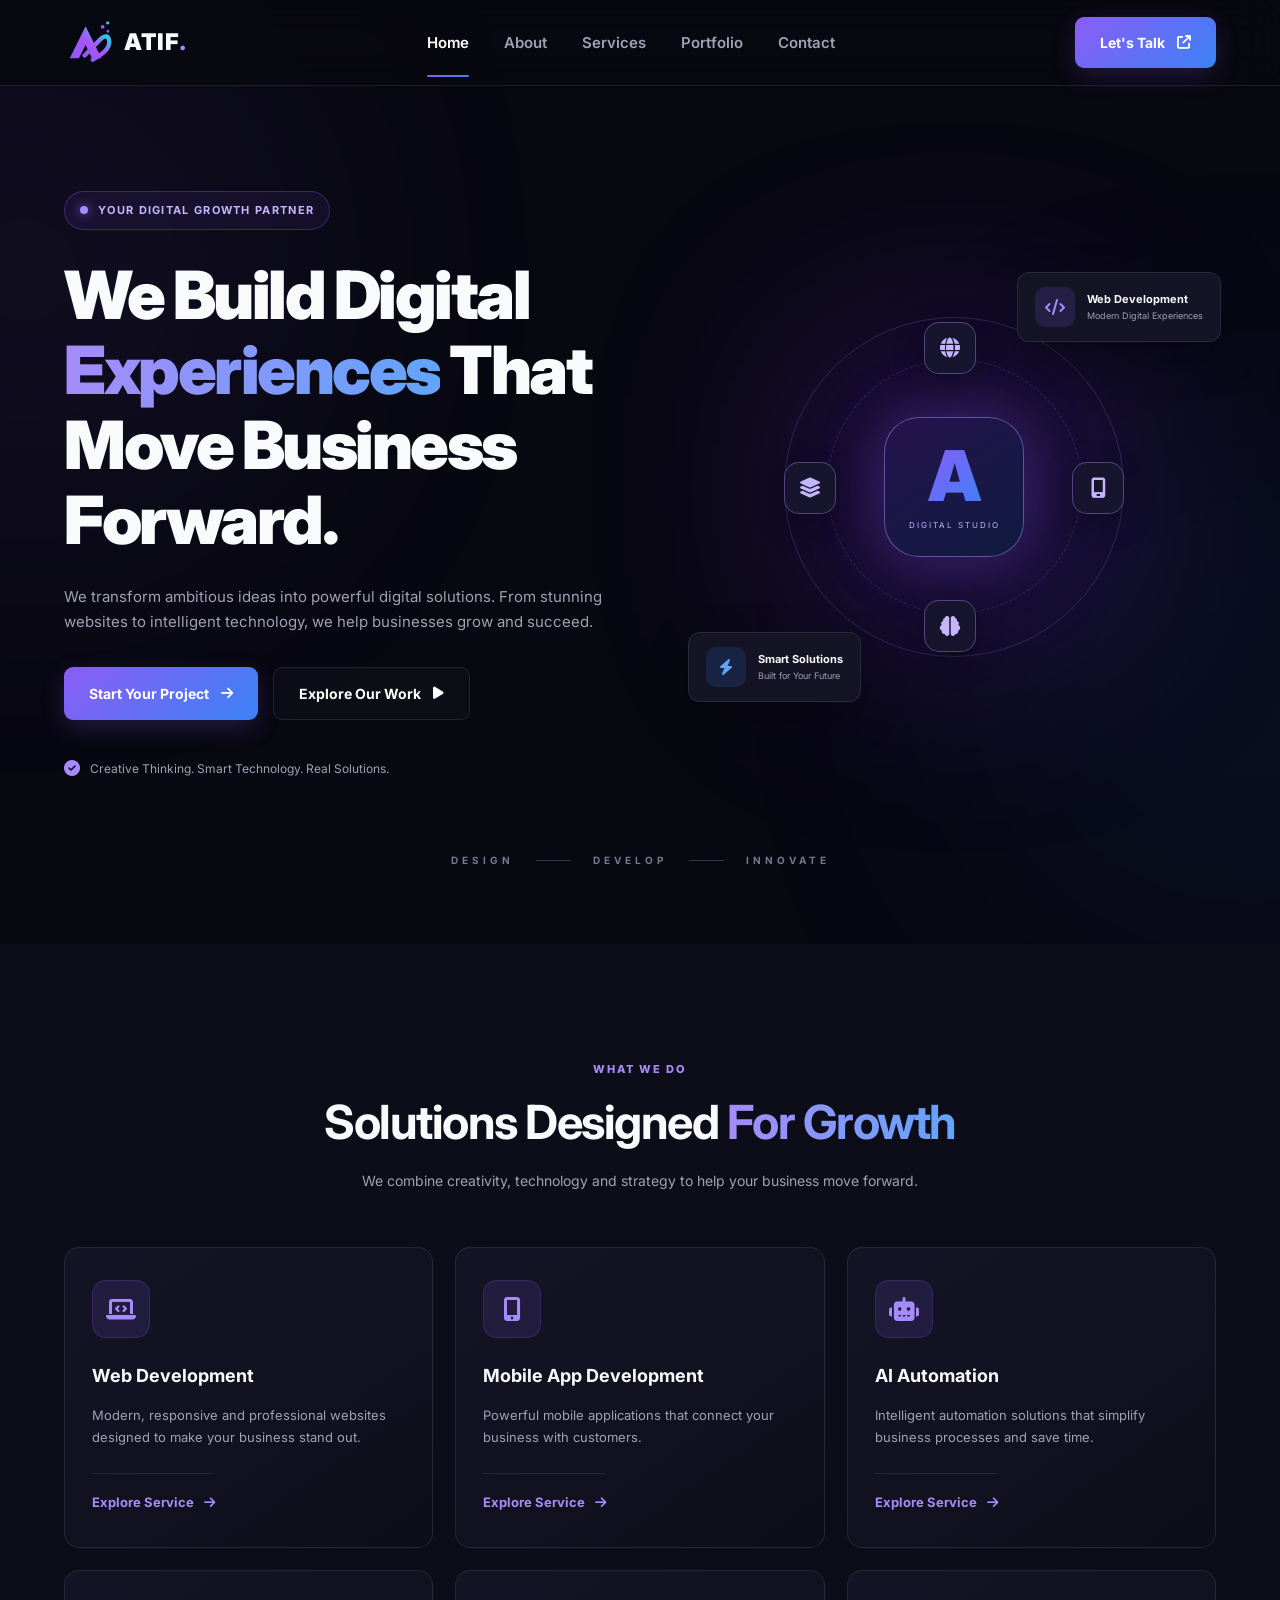
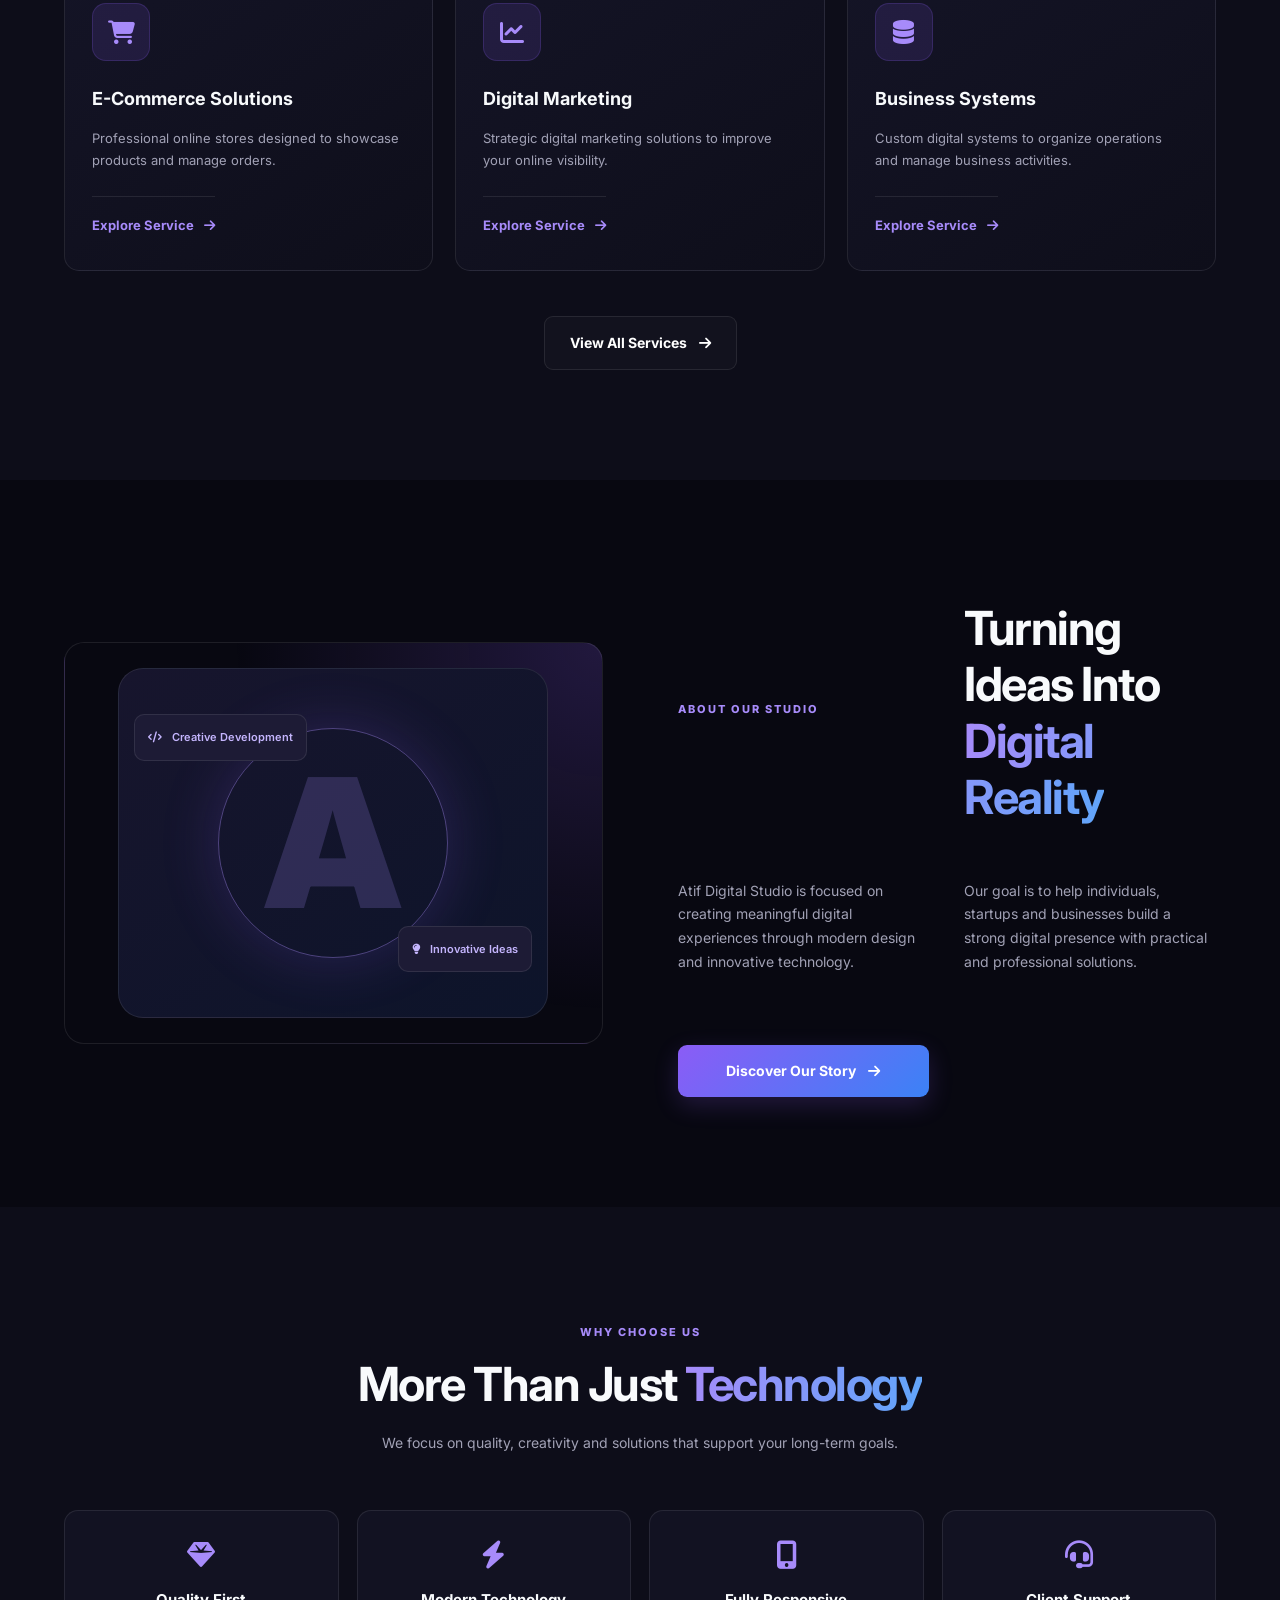
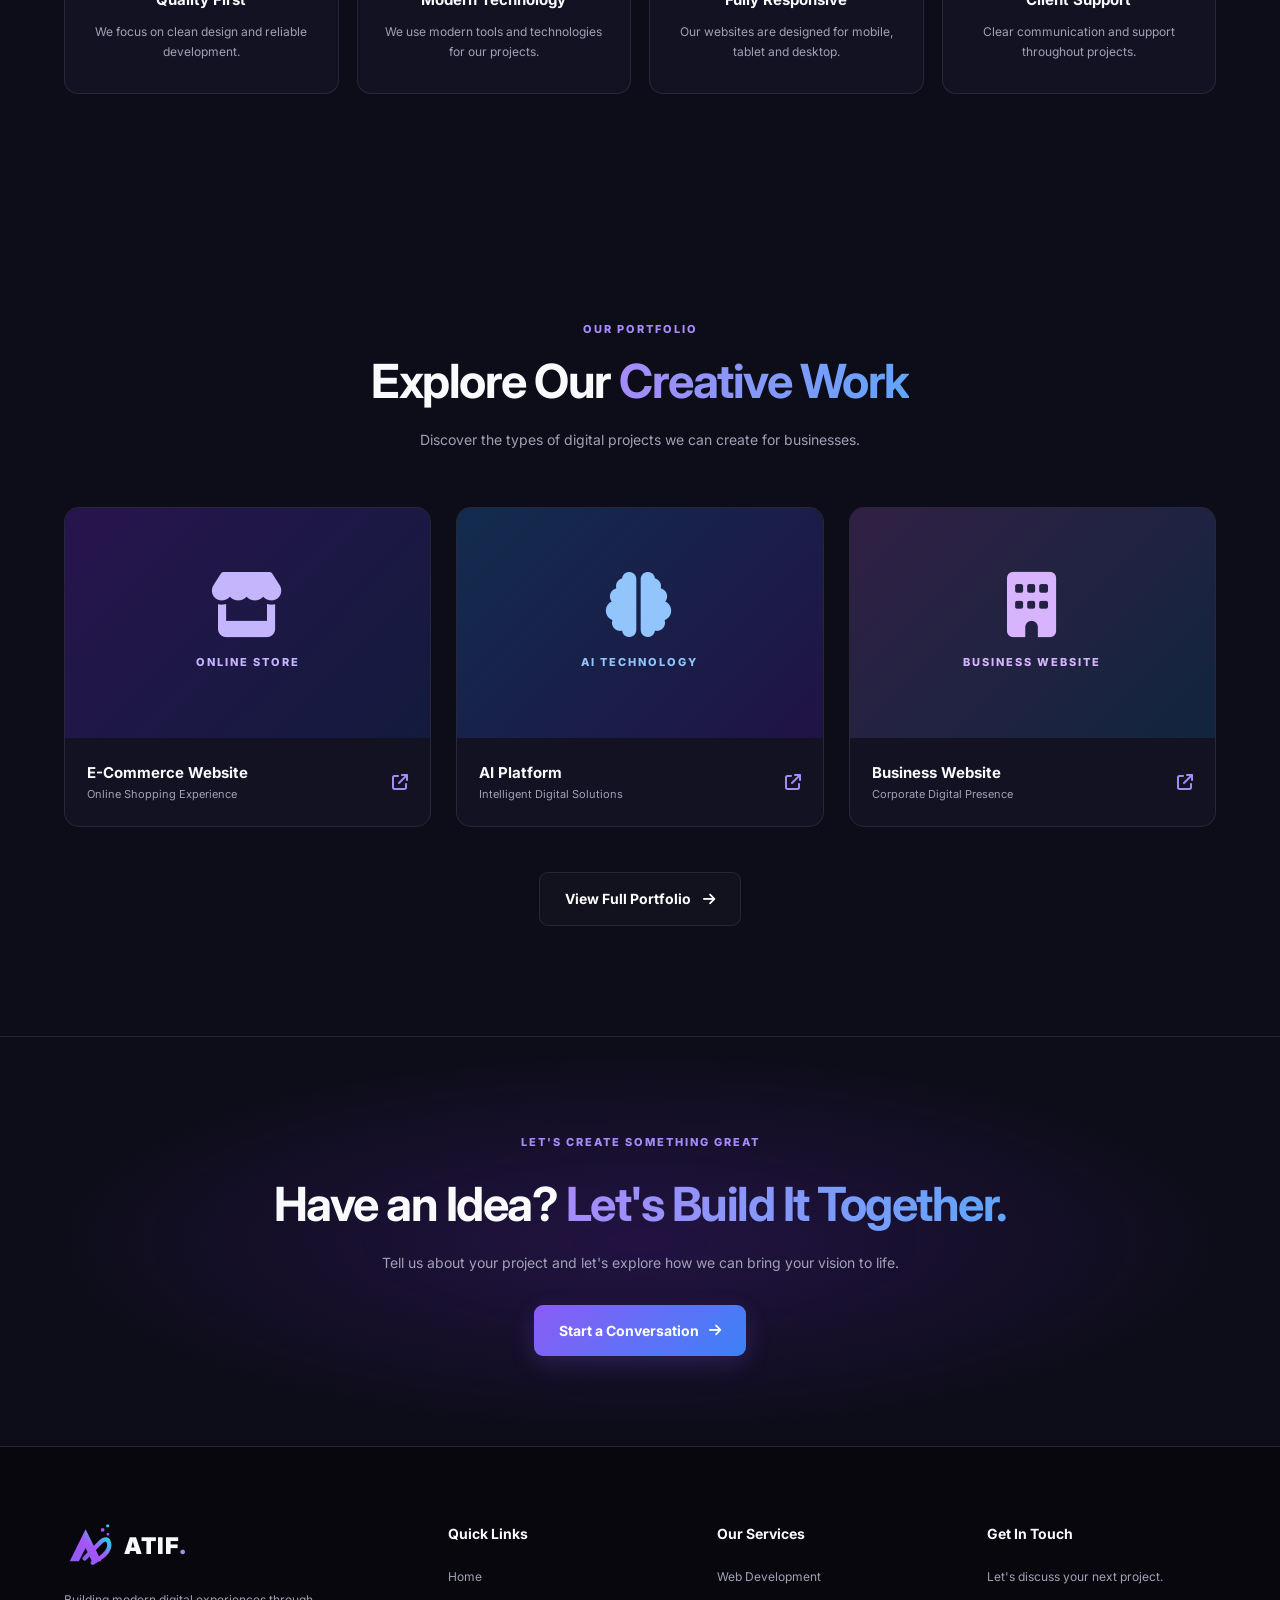
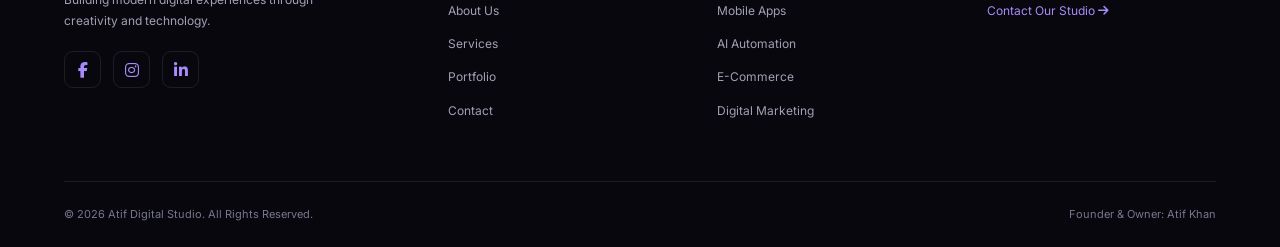
==== commit 3d1227c6: "Initial website upload" ====
--- a/index.html
+++ b/index.html
@@ -5,632 +5,593 @@
     <meta charset="UTF-8">
     <meta name="viewport" content="width=device-width, initial-scale=1.0">
 
-    <meta name="description" content="Nova AI - Your all-in-one AI creative platform. Create images, videos and content using powerful AI tools.">
-
-    <title>Nova AI - Create Beyond Limits</title>
+    <meta name="description" content="Atif Digital Studio provides professional web development, mobile app development, AI automation and digital solutions for businesses.">
+
+    <meta name="keywords" content="Web Development, Digital Agency, AI Automation, Mobile App Development">
+
+    <meta name="author" content="Atif Khan">
+
+    <title>Atif Digital Studio | Digital Solutions That Matter</title>
 
     <!-- Google Fonts -->
     <link rel="preconnect" href="https://fonts.googleapis.com">
     <link rel="preconnect" href="https://fonts.gstatic.com" crossorigin>
-    <link href="https://fonts.googleapis.com/css2?family=Inter:wght@400;500;600;700;800&display=swap" rel="stylesheet">
+    <link href="https://fonts.googleapis.com/css2?family=Inter:wght@400;500;600;700;800;900&display=swap" rel="stylesheet">
 
     <!-- CSS -->
     <link rel="stylesheet" href="style.css">
+
+    <!-- Icons -->
+    <link rel="stylesheet" href="https://cdnjs.cloudflare.com/ajax/libs/font-awesome/6.5.2/css/all.min.css">
 </head>
 
 <body>
 
-    <!-- ================= NAVBAR ================= -->
-
-    <header class="navbar">
-
-        <a href="#home" class="logo">
-            <span class="logo-icon">✦</span>
-            <span>Nova<span class="logo-highlight">AI</span></span>
-        </a>
-
-        <nav class="nav-links">
-            <a href="#home" class="active">Home</a>
-            <a href="#tools">AI Tools</a>
-            <a href="#features">Features</a>
-            <a href="#about">About</a>
-            <a href="#pricing">Pricing</a>
-        </nav>
-
-        <div class="nav-actions">
-            <a href="#login" class="login-btn">Log in</a>
-            <a href="#signup" class="signup-btn">Get Started <span>↗</span></a>
+    <!-- Background Effects -->
+    <div class="background-glow glow-one"></div>
+    <div class="background-glow glow-two"></div>
+
+    <!-- HEADER -->
+    <header class="site-header">
+        <div class="container navbar">
+
+            
+             <a href="index.html" class="logo">
+                  <img src="image/logo.svg" alt="Atif Digital Studio Logo">
+                  <span>ATIF<span class="logo-highlight">.</span></span>
+              </a>
+
+
+            <button class="menu-toggle" id="menu-toggle" aria-label="Toggle navigation" aria-expanded="false">
+                <i class="fas fa-bars"></i>
+            </button>
+
+            <nav class="nav-menu" id="nav-menu">
+                <a href="index.html" class="nav-link active">Home</a>
+                <a href="about.html" class="nav-link">About</a>
+                <a href="services.html" class="nav-link">Services</a>
+                <a href="portfolio.html" class="nav-link">Portfolio</a>
+                <a href="contact.html" class="nav-link">Contact</a>
+            </nav>
+
+            <a href="contact.html" class="btn btn-primary header-btn">
+                Let's Talk <i class="fas fa-arrow-up-right-from-square"></i>
+            </a>
+
         </div>
-
-        <button class="menu-toggle" id="menuToggle" aria-label="Toggle navigation">
-            ☰
-        </button>
-
     </header>
 
 
-    <!-- ================= MAIN ================= -->
-
     <main>
 
         <!-- HERO SECTION -->
-
-        <section class="hero" id="home">
-
-            <div class="hero-content">
-
-                <div class="hero-badge">
-                    <span class="status-dot"></span>
-                    THE FUTURE OF CREATIVITY IS HERE
-                </div>
-
-                <h1>
-                    Create Beyond
-                    <span class="gradient-text">Limits.</span>
-                </h1>
-
-                <p class="hero-description">
-                    One powerful AI platform for everything you imagine.
-                    Generate stunning images, create amazing videos and
-                    bring your creative ideas to life.
+        <section class="hero-section">
+
+            <div class="container hero-container">
+
+                <div class="hero-content">
+
+                    <div class="hero-badge">
+                        <span class="status-dot"></span>
+                        YOUR DIGITAL GROWTH PARTNER
+                    </div>
+
+                    <h1>
+                        We Build Digital
+                        <span class="gradient-text">Experiences</span>
+                        That Move Business Forward.
+                    </h1>
+
+                    <p class="hero-description">
+                        We transform ambitious ideas into powerful digital
+                        solutions. From stunning websites to intelligent
+                        technology, we help businesses grow and succeed.
+                    </p>
+
+                    <div class="hero-buttons">
+
+                        <a href="contact.html" class="btn btn-primary">
+                            Start Your Project
+                            <i class="fas fa-arrow-right"></i>
+                        </a>
+
+                        <a href="portfolio.html" class="btn btn-outline">
+                            Explore Our Work
+                            <i class="fas fa-play"></i>
+                        </a>
+
+                    </div>
+
+                    <div class="hero-trust">
+                        <div class="trust-icon">
+                            <i class="fas fa-circle-check"></i>
+                        </div>
+                        <p>Creative Thinking. Smart Technology. Real Solutions.</p>
+                    </div>
+
+                </div>
+
+
+                <!-- HERO VISUAL -->
+                <div class="hero-visual">
+
+                    <div class="visual-glow"></div>
+
+                    <div class="floating-card card-top">
+                        <div class="floating-icon purple-icon">
+                            <i class="fas fa-code"></i>
+                        </div>
+                        <div>
+                            <strong>Web Development</strong>
+                            <span>Modern Digital Experiences</span>
+                        </div>
+                    </div>
+
+                    <div class="hero-orbit">
+
+                        <div class="orbit-ring ring-one"></div>
+                        <div class="orbit-ring ring-two"></div>
+
+                        <div class="center-logo">
+                            <span>A</span>
+                            <small>DIGITAL STUDIO</small>
+                        </div>
+
+                        <div class="orbit-icon icon-one">
+                            <i class="fas fa-globe"></i>
+                        </div>
+
+                        <div class="orbit-icon icon-two">
+                            <i class="fas fa-mobile-screen"></i>
+                        </div>
+
+                        <div class="orbit-icon icon-three">
+                            <i class="fas fa-brain"></i>
+                        </div>
+
+                        <div class="orbit-icon icon-four">
+                            <i class="fas fa-layer-group"></i>
+                        </div>
+
+                    </div>
+
+                    <div class="floating-card card-bottom">
+                        <div class="floating-icon blue-icon">
+                            <i class="fas fa-bolt"></i>
+                        </div>
+                        <div>
+                            <strong>Smart Solutions</strong>
+                            <span>Built for Your Future</span>
+                        </div>
+                    </div>
+
+                </div>
+
+            </div>
+
+            <div class="hero-bottom-text">
+                <span>DESIGN</span>
+                <span class="line"></span>
+                <span>DEVELOP</span>
+                <span class="line"></span>
+                <span>INNOVATE</span>
+            </div>
+
+        </section>
+
+
+        <!-- SERVICES SECTION -->
+        <section class="services-section section-padding" id="services">
+
+            <div class="container">
+
+                <div class="section-heading">
+
+                    <span class="section-tag">WHAT WE DO</span>
+
+                    <h2>
+                        Solutions Designed
+                        <span class="gradient-text">For Growth</span>
+                    </h2>
+
+                    <p>
+                        We combine creativity, technology and strategy
+                        to help your business move forward.
+                    </p>
+
+                </div>
+
+
+                <div class="services-grid">
+
+                    <article class="service-card">
+                        <div class="service-icon">
+                            <i class="fas fa-laptop-code"></i>
+                        </div>
+                        <h3>Web Development</h3>
+                        <p>
+                            Modern, responsive and professional websites
+                            designed to make your business stand out.
+                        </p>
+                        <a href="services.html" class="service-link">
+                            Explore Service <i class="fas fa-arrow-right"></i>
+                        </a>
+                    </article>
+
+
+                    <article class="service-card">
+                        <div class="service-icon">
+                            <i class="fas fa-mobile-screen-button"></i>
+                        </div>
+                        <h3>Mobile App Development</h3>
+                        <p>
+                            Powerful mobile applications that connect
+                            your business with customers.
+                        </p>
+                        <a href="services.html" class="service-link">
+                            Explore Service <i class="fas fa-arrow-right"></i>
+                        </a>
+                    </article>
+
+
+                    <article class="service-card">
+                        <div class="service-icon">
+                            <i class="fas fa-robot"></i>
+                        </div>
+                        <h3>AI Automation</h3>
+                        <p>
+                            Intelligent automation solutions that
+                            simplify business processes and save time.
+                        </p>
+                        <a href="services.html" class="service-link">
+                            Explore Service <i class="fas fa-arrow-right"></i>
+                        </a>
+                    </article>
+
+
+                    <article class="service-card">
+                        <div class="service-icon">
+                            <i class="fas fa-cart-shopping"></i>
+                        </div>
+                        <h3>E-Commerce Solutions</h3>
+                        <p>
+                            Professional online stores designed to
+                            showcase products and manage orders.
+                        </p>
+                        <a href="services.html" class="service-link">
+                            Explore Service <i class="fas fa-arrow-right"></i>
+                        </a>
+                    </article>
+
+
+                    <article class="service-card">
+                        <div class="service-icon">
+                            <i class="fas fa-chart-line"></i>
+                        </div>
+                        <h3>Digital Marketing</h3>
+                        <p>
+                            Strategic digital marketing solutions
+                            to improve your online visibility.
+                        </p>
+                        <a href="services.html" class="service-link">
+                            Explore Service <i class="fas fa-arrow-right"></i>
+                        </a>
+                    </article>
+
+
+                    <article class="service-card">
+                        <div class="service-icon">
+                            <i class="fas fa-database"></i>
+                        </div>
+                        <h3>Business Systems</h3>
+                        <p>
+                            Custom digital systems to organize
+                            operations and manage business activities.
+                        </p>
+                        <a href="services.html" class="service-link">
+                            Explore Service <i class="fas fa-arrow-right"></i>
+                        </a>
+                    </article>
+
+                </div>
+
+                <div class="center-button">
+                    <a href="services.html" class="btn btn-outline">
+                        View All Services <i class="fas fa-arrow-right"></i>
+                    </a>
+                </div>
+
+            </div>
+
+        </section>
+
+
+        <!-- ABOUT SECTION -->
+        <section class="about-section section-padding">
+
+            <div class="container about-container">
+
+                <div class="about-visual">
+                    <div class="about-art">
+                        <div class="about-art-circle"></div>
+                        <div class="about-art-logo">A</div>
+                        <div class="about-floating floating-one">
+                            <i class="fas fa-code"></i> Creative Development
+                        </div>
+                        <div class="about-floating floating-two">
+                            <i class="fas fa-lightbulb"></i> Innovative Ideas
+                        </div>
+                    </div>
+                </div>
+
+
+                <div class="about-content">
+
+                    <span class="section-tag">ABOUT OUR STUDIO</span>
+
+                    <h2>
+                        Turning Ideas Into
+                        <span class="gradient-text">Digital Reality</span>
+                    </h2>
+
+                    <p>
+                        Atif Digital Studio is focused on creating
+                        meaningful digital experiences through
+                        modern design and innovative technology.
+                    </p>
+
+                    <p>
+                        Our goal is to help individuals, startups
+                        and businesses build a strong digital presence
+                        with practical and professional solutions.
+                    </p>
+
+                    <a href="about.html" class="btn btn-primary">
+                        Discover Our Story
+                        <i class="fas fa-arrow-right"></i>
+                    </a>
+
+                </div>
+
+            </div>
+
+        </section>
+
+
+        <!-- WHY CHOOSE US -->
+        <section class="why-section section-padding">
+
+            <div class="container">
+
+                <div class="section-heading">
+
+                    <span class="section-tag">WHY CHOOSE US</span>
+
+                    <h2>
+                        More Than Just
+                        <span class="gradient-text">Technology</span>
+                    </h2>
+
+                    <p>
+                        We focus on quality, creativity and solutions
+                        that support your long-term goals.
+                    </p>
+
+                </div>
+
+
+                <div class="why-grid">
+
+                    <div class="why-card">
+                        <i class="fas fa-gem"></i>
+                        <h3>Quality First</h3>
+                        <p>We focus on clean design and reliable development.</p>
+                    </div>
+
+                    <div class="why-card">
+                        <i class="fas fa-bolt"></i>
+                        <h3>Modern Technology</h3>
+                        <p>We use modern tools and technologies for our projects.</p>
+                    </div>
+
+                    <div class="why-card">
+                        <i class="fas fa-mobile-alt"></i>
+                        <h3>Fully Responsive</h3>
+                        <p>Our websites are designed for mobile, tablet and desktop.</p>
+                    </div>
+
+                    <div class="why-card">
+                        <i class="fas fa-headset"></i>
+                        <h3>Client Support</h3>
+                        <p>Clear communication and support throughout projects.</p>
+                    </div>
+
+                </div>
+
+            </div>
+
+        </section>
+
+
+        <!-- PORTFOLIO SECTION -->
+        <section class="portfolio-section section-padding">
+
+            <div class="container">
+
+                <div class="section-heading">
+
+                    <span class="section-tag">OUR PORTFOLIO</span>
+
+                    <h2>
+                        Explore Our
+                        <span class="gradient-text">Creative Work</span>
+                    </h2>
+
+                    <p>
+                        Discover the types of digital projects
+                        we can create for businesses.
+                    </p>
+
+                </div>
+
+
+                <div class="portfolio-grid">
+
+                    <article class="portfolio-card">
+                        <div class="portfolio-art portfolio-art-one">
+                            <i class="fas fa-store"></i>
+                            <span>ONLINE STORE</span>
+                        </div>
+                        <div class="portfolio-info">
+                            <div>
+                                <h3>E-Commerce Website</h3>
+                                <p>Online Shopping Experience</p>
+                            </div>
+                            <i class="fas fa-arrow-up-right-from-square"></i>
+                        </div>
+                    </article>
+
+
+                    <article class="portfolio-card">
+                        <div class="portfolio-art portfolio-art-two">
+                            <i class="fas fa-brain"></i>
+                            <span>AI TECHNOLOGY</span>
+                        </div>
+                        <div class="portfolio-info">
+                            <div>
+                                <h3>AI Platform</h3>
+                                <p>Intelligent Digital Solutions</p>
+                            </div>
+                            <i class="fas fa-arrow-up-right-from-square"></i>
+                        </div>
+                    </article>
+
+
+                    <article class="portfolio-card">
+                        <div class="portfolio-art portfolio-art-three">
+                            <i class="fas fa-building"></i>
+                            <span>BUSINESS WEBSITE</span>
+                        </div>
+                        <div class="portfolio-info">
+                            <div>
+                                <h3>Business Website</h3>
+                                <p>Corporate Digital Presence</p>
+                            </div>
+                            <i class="fas fa-arrow-up-right-from-square"></i>
+                        </div>
+                    </article>
+
+                </div>
+
+
+                <div class="center-button">
+                    <a href="portfolio.html" class="btn btn-outline">
+                        View Full Portfolio <i class="fas fa-arrow-right"></i>
+                    </a>
+                </div>
+
+            </div>
+
+        </section>
+
+
+        <!-- CTA SECTION -->
+        <section class="cta-section">
+
+            <div class="container cta-container">
+
+                <span class="section-tag">LET'S CREATE SOMETHING GREAT</span>
+
+                <h2>
+                    Have an Idea?
+                    <span class="gradient-text">Let's Build It Together.</span>
+                </h2>
+
+                <p>
+                    Tell us about your project and let's explore
+                    how we can bring your vision to life.
                 </p>
 
-                <div class="hero-buttons">
-
-                    <a href="#tools" class="primary-btn">
-                        Start Creating
-                        <span>↗</span>
-                    </a>
-
-                    <a href="#features" class="secondary-btn">
-                        Explore Platform
-                        <span>→</span>
-                    </a>
-
-                </div>
-
-                <div class="hero-trust">
-
-                    <div class="trust-item">
-                        <span>✦</span>
-                        Powerful AI
-                    </div>
-
-                    <div class="trust-item">
-                        <span>✦</span>
-                        Easy to Use
-                    </div>
-
-                    <div class="trust-item">
-                        <span>✦</span>
-                        Creative Freedom
-                    </div>
-
-                </div>
-
-            </div>
-
-
-            <!-- HERO VISUAL -->
-
-            <div class="hero-visual">
-
-                <div class="visual-glow"></div>
-
-                <div class="visual-card main-visual-card">
-
-                    <div class="visual-card-top">
-                        <div>
-                            <span class="visual-label">AI CREATION STUDIO</span>
-                            <h3>Your Imagination</h3>
-                        </div>
-
-                        <span class="visual-menu">•••</span>
-                    </div>
-
-                    <div class="visual-image">
-                        <div class="image-overlay">
-                            <span>✦</span>
-                            <p>Imagine. Create. Inspire.</p>
-                        </div>
-                    </div>
-
-                    <div class="visual-bottom">
-                        <span>✦ AI Generated Creation</span>
-                        <span class="visual-quality">HD Quality</span>
-                    </div>
-
-                </div>
-
-                <div class="floating-card floating-card-one">
-                    <span class="floating-icon purple-icon">✦</span>
-                    <div>
-                        <strong>AI Magic</strong>
-                        <small>Creativity unlocked</small>
-                    </div>
-                </div>
-
-                <div class="floating-card floating-card-two">
-                    <span class="floating-icon blue-icon">▶</span>
-                    <div>
-                        <strong>Video Creation</strong>
-                        <small>Ideas into motion</small>
-                    </div>
-                </div>
+                <a href="contact.html" class="btn btn-primary">
+                    Start a Conversation
+                    <i class="fas fa-arrow-right"></i>
+                </a>
 
             </div>
 
         </section>
 
-
-        <!-- TRUST SECTION -->
-
-        <section class="trust-section">
-
-            <p>ONE PLATFORM. ENDLESS POSSIBILITIES.</p>
-
-            <div class="trust-logos">
-                <span>✦ IMAGINE</span>
-                <span>◈ CREATE</span>
-                <span>✧ INNOVATE</span>
-                <span>◇ EXPLORE</span>
-            </div>
-
-        </section>
-
-
-        <!-- AI TOOLS SECTION -->
-
-        <section class="tools-section section-padding" id="tools">
-
-            <div class="section-heading">
-
-                <span class="section-tag">OUR AI TOOLKIT</span>
-
-                <h2>
-                    Everything You Need.
-                    <span class="gradient-text">One Platform.</span>
-                </h2>
-
+    </main>
+
+
+    <!-- FOOTER -->
+    <footer class="site-footer">
+
+        <div class="container footer-container">
+
+            <div class="footer-brand">
+
+               
+             <a href="index.html" class="logo">
+                  <img src="image/logo.svg" alt="Atif Digital Studio Logo">
+                  <span>ATIF<span class="logo-highlight">.</span></span>
+              </a>
+               
                 <p>
-                    Discover powerful AI tools designed to transform
-                    your ideas into extraordinary creations.
+                    Building modern digital experiences
+                    through creativity and technology.
                 </p>
 
-            </div>
-
-
-            <div class="tools-grid">
-
-                <article class="tool-card image-tool">
-
-                    <div class="tool-icon">▧</div>
-
-                    <span class="tool-category">VISUAL CREATION</span>
-
-                    <h3>AI Image Generator</h3>
-
-                    <p>
-                        Turn simple text prompts into stunning,
-                        high-quality AI images.
-                    </p>
-
-                    <a href="#signup" class="tool-link">
-                        Explore Tool ↗
-                    </a>
-
-                </article>
-
-
-                <article class="tool-card video-tool">
-
-                    <div class="tool-icon">▶</div>
-
-                    <span class="tool-category">VIDEO CREATION</span>
-
-                    <h3>AI Video Generator</h3>
-
-                    <p>
-                        Transform your ideas and text prompts
-                        into creative AI-powered videos.
-                    </p>
-
-                    <a href="#signup" class="tool-link">
-                        Explore Tool ↗
-                    </a>
-
-                </article>
-
-
-                <article class="tool-card writing-tool">
-
-                    <div class="tool-icon">✎</div>
-
-                    <span class="tool-category">CONTENT CREATION</span>
-
-                    <h3>AI Writing Assistant</h3>
-
-                    <p>
-                        Generate engaging content, creative
-                        stories and professional text.
-                    </p>
-
-                    <a href="#signup" class="tool-link">
-                        Explore Tool ↗
-                    </a>
-
-                </article>
-
-
-                <article class="tool-card chat-tool">
-
-                    <div class="tool-icon">◉</div>
-
-                    <span class="tool-category">SMART ASSISTANT</span>
-
-                    <h3>AI Chat Assistant</h3>
-
-                    <p>
-                        Ask questions, explore ideas and get
-                        intelligent assistance with AI.
-                    </p>
-
-                    <a href="#signup" class="tool-link">
-                        Explore Tool ↗
-                    </a>
-
-                </article>
-
-            </div>
-
-        </section>
-
-
-        <!-- FEATURES SECTION -->
-
-        <section class="features-section section-padding" id="features">
-
-            <div class="section-heading">
-
-                <span class="section-tag">WHY NOVA AI</span>
-
-                <h2>
-                    Built for Your
-                    <span class="gradient-text">Creativity.</span>
-                </h2>
-
-                <p>
-                    Experience a smarter and easier way to create
-                    with next-generation AI technology.
-                </p>
-
-            </div>
-
-
-            <div class="features-grid">
-
-                <div class="feature-item">
-                    <div class="feature-icon">⚡</div>
-                    <h3>Lightning Fast</h3>
-                    <p>Create and explore ideas with a smooth and efficient workflow.</p>
-                </div>
-
-                <div class="feature-item">
-                    <div class="feature-icon">✦</div>
-                    <h3>Powerful AI Models</h3>
-                    <p>Use intelligent AI technology to help bring your ideas to life.</p>
-                </div>
-
-                <div class="feature-item">
-                    <div class="feature-icon">◇</div>
-                    <h3>Easy Experience</h3>
-                    <p>Enjoy a clean and simple interface designed for everyone.</p>
-                </div>
-
-                <div class="feature-item">
-                    <div class="feature-icon">◈</div>
-                    <h3>All-in-One Platform</h3>
-                    <p>Access different creative AI tools from one place.</p>
-                </div>
-
-                <div class="feature-item">
-                    <div class="feature-icon">▣</div>
-                    <h3>Secure Workspace</h3>
-                    <p>Designed with privacy and account security in mind.</p>
-                </div>
-
-                <div class="feature-item">
-                    <div class="feature-icon">∞</div>
-                    <h3>Endless Possibilities</h3>
-                    <p>Explore new ideas and discover different ways to create.</p>
-                </div>
-
-            </div>
-
-        </section>
-
-
-        <!-- HOW IT WORKS -->
-
-        <section class="how-section section-padding">
-
-            <div class="section-heading">
-
-                <span class="section-tag">SIMPLE WORKFLOW</span>
-
-                <h2>
-                    Create in Just
-                    <span class="gradient-text">Three Steps.</span>
-                </h2>
-
-                <p>
-                    Getting started with AI creativity has never been easier.
-                </p>
-
-            </div>
-
-
-            <div class="steps-grid">
-
-                <div class="step-card">
-                    <span class="step-number">01</span>
-                    <div class="step-icon">◉</div>
-                    <h3>Choose Your Tool</h3>
-                    <p>Select the AI tool that matches your creative idea.</p>
-                </div>
-
-                <div class="step-card">
-                    <span class="step-number">02</span>
-                    <div class="step-icon">✎</div>
-                    <h3>Enter Your Prompt</h3>
-                    <p>Describe what you want to create using simple text.</p>
-                </div>
-
-                <div class="step-card">
-                    <span class="step-number">03</span>
-                    <div class="step-icon">✦</div>
-                    <h3>Generate & Enjoy</h3>
-                    <p>Let AI process your request and create something amazing.</p>
-                </div>
-
-            </div>
-
-        </section>
-
-
-        <!-- ABOUT SECTION -->
-
-        <section class="about-section section-padding" id="about">
-
-            <div class="about-content">
-
-                <span class="section-tag">ABOUT NOVA AI</span>
-
-                <h2>
-                    Creativity Has
-                    <span class="gradient-text">No Boundaries.</span>
-                </h2>
-
-                <p>
-                    Nova AI is designed to make artificial intelligence
-                    accessible to everyone. Our vision is to bring
-                    powerful creative tools together in one simple platform.
-                </p>
-
-                <p>
-                    Whether you are exploring ideas, creating visuals
-                    or developing content, Nova AI helps you move
-                    from imagination to creation.
-                </p>
-
-                <a href="#signup" class="primary-btn">
-                    Discover Nova AI ↗
+                <div class="social-links">
+                    <a href="#" aria-label="Facebook"><i class="fab fa-facebook-f"></i></a>
+                    <a href="#" aria-label="Instagram"><i class="fab fa-instagram"></i></a>
+                    <a href="#" aria-label="LinkedIn"><i class="fab fa-linkedin-in"></i></a>
+                </div>
+
+            </div>
+
+
+            <div class="footer-column">
+                <h3>Quick Links</h3>
+                <a href="index.html">Home</a>
+                <a href="about.html">About Us</a>
+                <a href="services.html">Services</a>
+                <a href="portfolio.html">Portfolio</a>
+                <a href="contact.html">Contact</a>
+            </div>
+
+
+            <div class="footer-column">
+                <h3>Our Services</h3>
+                <a href="services.html">Web Development</a>
+                <a href="services.html">Mobile Apps</a>
+                <a href="services.html">AI Automation</a>
+                <a href="services.html">E-Commerce</a>
+                <a href="services.html">Digital Marketing</a>
+            </div>
+
+
+            <div class="footer-column">
+                <h3>Get In Touch</h3>
+                <p>Let's discuss your next project.</p>
+                <a href="contact.html" class="footer-contact-link">
+                    Contact Our Studio <i class="fas fa-arrow-right"></i>
                 </a>
-
-            </div>
-
-
-            <div class="about-visual">
-
-                <div class="about-orb orb-one"></div>
-                <div class="about-orb orb-two"></div>
-
-                <div class="about-center">
-                    <span>✦</span>
-                    <h3>NOVA AI</h3>
-                    <p>Imagine Beyond Limits</p>
-                </div>
-
-            </div>
-
-        </section>
-
-
-        <!-- PRICING SECTION -->
-
-        <section class="pricing-section section-padding" id="pricing">
-
-            <div class="section-heading">
-
-                <span class="section-tag">SIMPLE PRICING</span>
-
-                <h2>
-                    Plans for Every
-                    <span class="gradient-text">Creator.</span>
-                </h2>
-
-                <p>
-                    Choose a plan that matches your creative journey.
-                </p>
-
-            </div>
-
-
-            <div class="pricing-grid">
-
-                <div class="price-card">
-
-                    <span class="price-label">STARTER</span>
-
-                    <h3>Free</h3>
-
-                    <p>For exploring AI creativity.</p>
-
-                    <ul>
-                        <li>✓ Basic AI tools access</li>
-                        <li>✓ Limited generations</li>
-                        <li>✓ Standard workspace</li>
-                        <li>✓ Basic support</li>
-                    </ul>
-
-                    <a href="#signup" class="price-btn">
-                        Get Started
-                    </a>
-
-                </div>
-
-
-                <div class="price-card popular-card">
-
-                    <span class="popular-badge">POPULAR</span>
-
-                    <span class="price-label">PRO</span>
-
-                    <h3>Coming Soon</h3>
-
-                    <p>For creators who want more.</p>
-
-                    <ul>
-                        <li>✓ Advanced AI tools</li>
-                        <li>✓ More generations</li>
-                        <li>✓ Premium workspace</li>
-                        <li>✓ Priority support</li>
-                    </ul>
-
-                    <a href="#signup" class="price-btn featured-price-btn">
-                        Get Started
-                    </a>
-
-                </div>
-
-
-                <div class="price-card">
-
-                    <span class="price-label">BUSINESS</span>
-
-                    <h3>Coming Soon</h3>
-
-                    <p>For teams and businesses.</p>
-
-                    <ul>
-                        <li>✓ Team workspace</li>
-                        <li>✓ Advanced features</li>
-                        <li>✓ Team collaboration</li>
-                        <li>✓ Business support</li>
-                    </ul>
-
-                    <a href="#signup" class="price-btn">
-                        Contact Us
-                    </a>
-
-                </div>
-
-            </div>
-
-        </section>
-
-
-        <!-- CTA SECTION -->
-
-        <section class="cta-section" id="signup">
-
-            <div class="cta-content">
-
-                <span class="section-tag">YOUR CREATIVE JOURNEY STARTS HERE</span>
-
-                <h2>
-                    Ready to Create
-                    <span class="gradient-text">Something Amazing?</span>
-                </h2>
-
-                <p>
-                    Step into the future of creativity.
-                    Discover what you can build with Nova AI.
-                </p>
-
-                <a href="#login" class="primary-btn">
-                    Start Your Journey ↗
-                </a>
-
-            </div>
-
-        </section>
-
-    </main>
-
-
-    <!-- ================= FOOTER ================= -->
-
-    <footer class="footer">
-
-        <div class="footer-main">
-
-            <div class="footer-brand">
-
-                <a href="#home" class="logo">
-                    <span class="logo-icon">✦</span>
-                    <span>Nova<span class="logo-highlight">AI</span></span>
-                </a>
-
-                <p>
-                    Empowering creativity through intelligent
-                    AI technology.
-                </p>
-
-            </div>
-
-
-            <div class="footer-links">
-
-                <div>
-                    <h4>Platform</h4>
-                    <a href="#tools">AI Tools</a>
-                    <a href="#features">Features</a>
-                    <a href="#pricing">Pricing</a>
-                </div>
-
-                <div>
-                    <h4>Company</h4>
-                    <a href="#about">About Us</a>
-                    <a href="#home">Home</a>
-                    <a href="#signup">Get Started</a>
-                </div>
-
-                <div>
-                    <h4>Account</h4>
-                    <a href="#login">Log In</a>
-                    <a href="#signup">Create Account</a>
-                </div>
-
             </div>
 
         </div>
 
 
-        <div class="footer-bottom">
-
-            <p>© 2026 Nova AI. All rights reserved.</p>
-
-            <p>Designed for limitless creativity. ✦</p>
-
+        <div class="container footer-bottom">
+            <p>© <span id="current-year">2026</span> Atif Digital Studio. All Rights Reserved.</p>
+            <p>Founder & Owner: Atif Khan</p>
         </div>
 
     </footer>
 
 
-    <!-- ================= JAVASCRIPT ================= -->
-
-    <script src="script.js"></script>
+    <!-- JavaScript -->
+    <script src="js/script.js"></script>
 
 </body>
 </html>
--- a/style.css
+++ b/style.css
@@ -1,9 +1,11 @@
 
 /* =========================================
-   NOVA AI - COMPLETE WEBSITE STYLES
+   ATIF DIGITAL STUDIO
+   Premium Dark Professional Design
+   Founder & Owner: Atif Khan
 ========================================= */
 
-/* GOOGLE FONT */
+/* RESET */
 * {
     margin: 0;
     padding: 0;
@@ -11,29 +13,30 @@
 }
 
 :root {
-    --bg-primary: #080811;
-    --bg-secondary: #0d0d1a;
-    --bg-card: #111120;
-    --text-primary: #ffffff;
-    --text-secondary: #a4a4b8;
-    --purple: #925cff;
-    --purple-light: #b18aff;
-    --blue: #4388ff;
-    --border: rgba(255, 255, 255, 0.09);
-    --gradient: linear-gradient(135deg, #9c62ff, #557aff);
+    --bg: #080811;
+    --bg-secondary: #0d0d19;
+    --surface: #121222;
+    --surface-light: #19192c;
+    --primary: #8b5cf6;
+    --primary-light: #a78bfa;
+    --blue: #3b82f6;
+    --text: #f8fafc;
+    --muted: #a1a1b5;
+    --border: rgba(255,255,255,0.09);
+    --gradient: linear-gradient(135deg, #8b5cf6, #3b82f6);
+    --container: 1200px;
 }
 
 html {
     scroll-behavior: smooth;
-    scroll-padding-top: 100px;
 }
 
 body {
     font-family: 'Inter', sans-serif;
-    background: var(--bg-primary);
-    color: var(--text-primary);
+    background: var(--bg);
+    color: var(--text);
+    line-height: 1.7;
     overflow-x: hidden;
-    line-height: 1.6;
 }
 
 a {
@@ -41,1073 +44,957 @@
     color: inherit;
 }
 
-button {
-    font-family: inherit;
-    cursor: pointer;
-    border: none;
-}
-
-section {
-    position: relative;
-}
-
-::selection {
-    background: #925cff;
-    color: white;
-}
-
-
-/* =========================================
-   NAVBAR
-========================================= */
-
-.navbar {
+button,
+input {
+    font: inherit;
+}
+
+img {
+    max-width: 100%;
+    display: block;
+}
+
+.container {
+    width: min(90%, var(--container));
+    margin: auto;
+}
+
+.section-padding {
+    padding: 110px 0;
+}
+
+/* BACKGROUND EFFECTS */
+
+.background-glow {
+    position: fixed;
+    width: 450px;
+    height: 450px;
+    border-radius: 50%;
+    filter: blur(150px);
+    opacity: 0.12;
+    pointer-events: none;
+    z-index: -1;
+}
+
+.glow-one {
+    background: #8b5cf6;
+    top: 5%;
+    left: -200px;
+}
+
+.glow-two {
+    background: #2563eb;
+    right: -200px;
+    top: 50%;
+}
+
+/* HEADER */
+
+.site-header {
     width: 100%;
-    min-height: 85px;
-    padding: 0 7%;
-    display: flex;
-    align-items: center;
-    justify-content: space-between;
-    gap: 30px;
-    background: rgba(8, 8, 17, 0.88);
-    backdrop-filter: blur(20px);
-    border-bottom: 1px solid var(--border);
     position: sticky;
     top: 0;
     z-index: 1000;
+    background: rgba(8,8,17,0.88);
+    backdrop-filter: blur(20px);
+    border-bottom: 1px solid var(--border);
+}
+
+.navbar {
+    min-height: 85px;
+    display: flex;
+    align-items: center;
+    justify-content: space-between;
+    gap: 25px;
 }
 
 .logo {
     display: flex;
     align-items: center;
-    gap: 10px;
-    font-size: 25px;
-    font-weight: 800;
-    letter-spacing: -1px;
-    white-space: nowrap;
+    gap: 11px;
+    font-size: 23px;
+    font-weight: 900;
+    letter-spacing: 1px;
 }
 
 .logo-icon {
-    color: var(--purple-light);
-    font-size: 30px;
+    width: 42px;
+    height: 42px;
+    display: grid;
+    place-items: center;
+    background: var(--gradient);
+    border-radius: 12px;
+    color: white;
+    font-size: 23px;
+    box-shadow: 0 0 25px rgba(139,92,246,0.3);
 }
 
 .logo-highlight {
-    color: var(--purple-light);
-}
-
-.nav-links {
-    display: flex;
-    align-items: center;
-    gap: 35px;
-}
-
-.nav-links a {
-    color: var(--text-secondary);
-    font-size: 14px;
-    font-weight: 500;
-    transition: 0.3s;
-}
-
-.nav-links a:hover,
-.nav-links a.active {
-    color: white;
-}
-
-.nav-actions {
-    display: flex;
-    align-items: center;
-    gap: 22px;
-}
-
-.login-btn {
-    font-size: 14px;
-    color: white;
-    transition: 0.3s;
-}
-
-.login-btn:hover {
-    color: var(--purple-light);
-}
-
-.signup-btn {
-    background: var(--gradient);
-    color: white;
-    padding: 12px 21px;
-    border-radius: 9px;
-    font-size: 13px;
-    font-weight: 600;
-    transition: 0.3s;
-    box-shadow: 0 5px 25px rgba(146, 92, 255, 0.2);
-}
-
-.signup-btn:hover {
-    transform: translateY(-3px);
-    box-shadow: 0 8px 30px rgba(146, 92, 255, 0.4);
-}
-
-.signup-btn span {
-    margin-left: 5px;
-}
-
-.menu-toggle {
-    display: none;
-    color: white;
-    background: transparent;
-    font-size: 25px;
-}
-
-
-/* =========================================
-   HERO SECTION
-========================================= */
-
-.hero {
-    min-height: 690px;
-    padding: 100px 9% 110px;
-    display: flex;
-    align-items: center;
-    justify-content: space-between;
-    gap: 65px;
-    overflow: hidden;
-    background:
-        radial-gradient(ellipse at 15% 30%, rgba(107, 55, 201, 0.13), transparent 45%),
-        radial-gradient(ellipse at 90% 70%, rgba(51, 93, 220, 0.12), transparent 40%);
-}
-
-.hero-content {
-    max-width: 650px;
-    flex: 1;
-    z-index: 2;
-}
-
-.hero-badge {
-    display: inline-flex;
-    align-items: center;
-    gap: 10px;
-    padding: 9px 16px;
-    border: 1px solid rgba(166, 112, 255, 0.3);
-    border-radius: 30px;
-    background: rgba(146, 92, 255, 0.08);
-    color: #c5a6ff;
-    font-size: 10px;
-    letter-spacing: 1.4px;
-    font-weight: 700;
-    margin-bottom: 30px;
-}
-
-.status-dot {
-    width: 7px;
-    height: 7px;
-    background: #a67aff;
-    border-radius: 50%;
-    box-shadow: 0 0 12px #a67aff;
-}
-
-.hero h1 {
-    font-size: clamp(45px, 6vw, 76px);
-    line-height: 1.13;
-    font-weight: 800;
-    letter-spacing: -4px;
-    margin-bottom: 25px;
-}
-
-.gradient-text {
-    background: linear-gradient(100deg, #b18aff, #658eff);
-    -webkit-background-clip: text;
-    background-clip: text;
-    -webkit-text-fill-color: transparent;
-}
-
-.hero-description {
-    color: var(--text-secondary);
-    max-width: 540px;
-    font-size: 16px;
-    line-height: 1.9;
-    margin-bottom: 35px;
-}
-
-.hero-buttons {
-    display: flex;
-    align-items: center;
-    flex-wrap: wrap;
-    gap: 15px;
-}
-
-.primary-btn {
-    display: inline-flex;
-    align-items: center;
-    justify-content: center;
-    gap: 12px;
-    background: var(--gradient);
-    padding: 15px 25px;
-    border-radius: 9px;
-    color: white;
-    font-size: 14px;
-    font-weight: 700;
-    transition: 0.3s;
-    box-shadow: 0 8px 30px rgba(123, 83, 255, 0.2);
-}
-
-.primary-btn:hover {
-    transform: translateY(-4px);
-    box-shadow: 0 12px 35px rgba(123, 83, 255, 0.4);
-}
-
-.secondary-btn {
-    display: inline-flex;
-    align-items: center;
-    gap: 10px;
-    border: 1px solid var(--border);
-    padding: 14px 23px;
-    border-radius: 9px;
-    color: white;
+    color: var(--primary-light);
+}
+
+.nav-menu {
+    display: flex;
+    align-items: center;
+    gap: 32px;
+}
+
+.nav-link {
+    color: var(--muted);
     font-size: 14px;
     font-weight: 600;
     transition: 0.3s;
-    background: rgba(255, 255, 255, 0.025);
-}
-
-.secondary-btn:hover {
-    border-color: var(--purple);
-    background: rgba(146, 92, 255, 0.08);
+}
+
+.nav-link:hover,
+.nav-link.active {
+    color: white;
+}
+
+.nav-link.active {
+    position: relative;
+}
+
+.nav-link.active::after {
+    content: "";
+    position: absolute;
+    left: 0;
+    bottom: -10px;
+    width: 100%;
+    height: 2px;
+    background: var(--gradient);
+}
+
+.menu-toggle {
+    display: none;
+    background: transparent;
+    color: white;
+    border: 0;
+    font-size: 23px;
+    cursor: pointer;
+}
+
+/* BUTTONS */
+
+.btn {
+    display: inline-flex;
+    align-items: center;
+    justify-content: center;
+    gap: 12px;
+    padding: 14px 25px;
+    border-radius: 9px;
+    font-size: 14px;
+    font-weight: 700;
+    transition: 0.3s ease;
+    cursor: pointer;
+}
+
+.btn-primary {
+    background: var(--gradient);
+    color: white;
+    box-shadow: 0 8px 25px rgba(139,92,246,0.2);
+}
+
+.btn-primary:hover {
+    transform: translateY(-4px);
+    box-shadow: 0 12px 35px rgba(139,92,246,0.4);
+}
+
+.btn-outline {
+    border: 1px solid var(--border);
+    color: white;
+    background: rgba(255,255,255,0.025);
+}
+
+.btn-outline:hover {
+    border-color: var(--primary);
+    background: rgba(139,92,246,0.1);
+    transform: translateY(-3px);
+}
+
+/* HERO */
+
+.hero-section {
+    min-height: 700px;
+    padding: 105px 0 75px;
+    position: relative;
+    overflow: hidden;
+}
+
+.hero-container {
+    display: grid;
+    grid-template-columns: 1.05fr 0.95fr;
+    align-items: center;
+    gap: 50px;
+}
+
+.hero-content {
+    position: relative;
+    z-index: 2;
+}
+
+.hero-badge {
+    display: inline-flex;
+    align-items: center;
+    gap: 10px;
+    padding: 9px 15px;
+    border: 1px solid rgba(139,92,246,0.3);
+    background: rgba(139,92,246,0.08);
+    color: #c4b5fd;
+    border-radius: 50px;
+    font-size: 11px;
+    font-weight: 700;
+    letter-spacing: 1.3px;
+    margin-bottom: 28px;
+}
+
+.status-dot {
+    width: 8px;
+    height: 8px;
+    background: #a78bfa;
+    border-radius: 50%;
+    box-shadow: 0 0 12px #8b5cf6;
+}
+
+.hero-content h1 {
+    font-size: clamp(42px, 5.2vw, 68px);
+    line-height: 1.13;
+    letter-spacing: -2.5px;
+    font-weight: 900;
+    margin-bottom: 25px;
+}
+
+.gradient-text {
+    background: linear-gradient(100deg, #a78bfa, #60a5fa);
+    -webkit-background-clip: text;
+    background-clip: text;
+    color: transparent;
+}
+
+.hero-description {
+    max-width: 550px;
+    color: var(--muted);
+    font-size: 15px;
+    margin-bottom: 32px;
+}
+
+.hero-buttons {
+    display: flex;
+    flex-wrap: wrap;
+    gap: 15px;
 }
 
 .hero-trust {
     display: flex;
-    flex-wrap: wrap;
-    gap: 25px;
-    margin-top: 38px;
-}
-
-.trust-item {
-    color: #a7a7b9;
+    align-items: center;
+    gap: 10px;
+    margin-top: 35px;
+}
+
+.trust-icon {
+    color: #a78bfa;
+}
+
+.hero-trust p {
+    color: var(--muted);
     font-size: 12px;
 }
 
-.trust-item span {
-    color: var(--purple-light);
-    margin-right: 5px;
-}
-
-
-/* =========================================
-   HERO VISUAL
-========================================= */
+/* HERO VISUAL */
 
 .hero-visual {
-    flex: 1;
-    max-width: 490px;
-    min-width: 0;
+    height: 480px;
     position: relative;
-    padding: 35px 0;
+    display: grid;
+    place-items: center;
 }
 
 .visual-glow {
     position: absolute;
-    width: 350px;
-    height: 350px;
-    top: 50%;
-    left: 50%;
-    transform: translate(-50%, -50%);
-    background: #7138cf;
-    filter: blur(140px);
-    opacity: 0.2;
-}
-
-.visual-card {
+    width: 300px;
+    height: 300px;
+    background: #6d28d9;
+    filter: blur(110px);
+    opacity: 0.3;
+}
+
+.hero-orbit {
+    width: 340px;
+    height: 340px;
     position: relative;
+    display: grid;
+    place-items: center;
+}
+
+.orbit-ring {
+    position: absolute;
+    border: 1px solid rgba(167,139,250,0.2);
+    border-radius: 50%;
+}
+
+.ring-one {
+    width: 100%;
+    height: 100%;
+}
+
+.ring-two {
+    width: 75%;
+    height: 75%;
+    border-style: dashed;
+}
+
+.center-logo {
+    width: 140px;
+    height: 140px;
+    display: flex;
+    flex-direction: column;
+    justify-content: center;
+    align-items: center;
+    border-radius: 35px;
+    background: linear-gradient(145deg, #25134d, #101b40);
+    border: 1px solid rgba(167,139,250,0.5);
+    box-shadow: 0 0 65px rgba(139,92,246,0.3);
     z-index: 2;
-    border: 1px solid rgba(255, 255, 255, 0.13);
-    background: rgba(20, 20, 37, 0.88);
-    backdrop-filter: blur(20px);
-    border-radius: 20px;
-    padding: 22px;
-    box-shadow: 0 30px 80px rgba(0, 0, 0, 0.4);
-}
-
-.visual-card-top {
-    display: flex;
-    align-items: center;
-    justify-content: space-between;
-    margin-bottom: 20px;
-}
-
-.visual-label {
-    font-size: 9px;
-    color: #a98aff;
+}
+
+.center-logo span {
+    font-size: 70px;
+    font-weight: 900;
+    line-height: 1;
+    background: var(--gradient);
+    -webkit-background-clip: text;
+    background-clip: text;
+    color: transparent;
+}
+
+.center-logo small {
+    font-size: 8px;
     letter-spacing: 2px;
-    font-weight: 700;
-}
-
-.visual-card-top h3 {
+    margin-top: 8px;
+    color: #c4b5fd;
+}
+
+.orbit-icon {
+    position: absolute;
+    width: 52px;
+    height: 52px;
+    display: grid;
+    place-items: center;
+    background: #17152d;
+    border: 1px solid rgba(167,139,250,0.4);
+    border-radius: 15px;
+    color: #c4b5fd;
     font-size: 20px;
-    margin-top: 6px;
-}
-
-.visual-menu {
-    color: #a3a3b5;
-    letter-spacing: 3px;
-}
-
-.visual-image {
-    width: 100%;
-    aspect-ratio: 1.15;
-    border-radius: 13px;
-    overflow: hidden;
-    background:
-        linear-gradient(0deg, rgba(10, 8, 25, 0.65), transparent 70%),
-        url("https://images.unsplash.com/photo-1462331940025-496dfbfc7564?auto=format&fit=crop&w=1000&q=85") center/cover;
-    display: flex;
-    align-items: flex-end;
-}
-
-.image-overlay {
-    padding: 22px;
-}
-
-.image-overlay span {
-    color: #c1a3ff;
-    font-size: 30px;
-}
-
-.image-overlay p {
-    font-size: 15px;
-    font-weight: 600;
-}
-
-.visual-bottom {
-    display: flex;
-    justify-content: space-between;
-    align-items: center;
-    margin-top: 18px;
-    font-size: 10px;
-    color: #aaaabd;
-}
-
-.visual-quality {
-    background: rgba(130, 91, 255, 0.16);
-    padding: 5px 10px;
-    border-radius: 5px;
-    color: #c2a6ff;
+    box-shadow: 0 8px 30px rgba(0,0,0,0.3);
+    z-index: 3;
+}
+
+.icon-one {
+    top: 5px;
+    left: 140px;
+}
+
+.icon-two {
+    right: 0;
+    top: 145px;
+}
+
+.icon-three {
+    bottom: 5px;
+    left: 140px;
+}
+
+.icon-four {
+    left: 0;
+    top: 145px;
 }
 
 .floating-card {
     position: absolute;
-    z-index: 3;
     display: flex;
     align-items: center;
     gap: 12px;
-    background: #18182a;
-    border: 1px solid rgba(255, 255, 255, 0.12);
+    padding: 14px 17px;
+    background: rgba(22,22,40,0.95);
+    border: 1px solid var(--border);
     border-radius: 12px;
-    padding: 13px 17px;
-    box-shadow: 0 15px 40px rgba(0, 0, 0, 0.4);
-}
-
-.floating-card-one {
-    top: 5px;
-    right: -30px;
-}
-
-.floating-card-two {
-    bottom: 5px;
-    left: -45px;
+    box-shadow: 0 15px 40px rgba(0,0,0,0.3);
+    z-index: 5;
+    animation: float 4s ease-in-out infinite;
+}
+
+.card-top {
+    top: 25px;
+    right: -5px;
+}
+
+.card-bottom {
+    bottom: 25px;
+    left: -5px;
+    animation-delay: 1s;
+}
+
+.floating-icon {
+    width: 40px;
+    height: 40px;
+    display: grid;
+    place-items: center;
+    border-radius: 10px;
+}
+
+.purple-icon {
+    background: rgba(139,92,246,0.15);
+    color: #a78bfa;
+}
+
+.blue-icon {
+    background: rgba(59,130,246,0.15);
+    color: #60a5fa;
+}
+
+.floating-card strong,
+.floating-card span {
+    display: block;
 }
 
 .floating-card strong {
-    display: block;
+    font-size: 11px;
+}
+
+.floating-card span {
+    font-size: 9px;
+    color: var(--muted);
+}
+
+.hero-bottom-text {
+    display: flex;
+    align-items: center;
+    justify-content: center;
+    gap: 22px;
+    margin-top: 70px;
+    color: #77778e;
+    font-size: 10px;
+    font-weight: 700;
+    letter-spacing: 4px;
+}
+
+.hero-bottom-text .line {
+    height: 1px;
+    width: 35px;
+    background: #35354c;
+}
+
+/* SECTION HEADINGS */
+
+.section-heading {
+    text-align: center;
+    max-width: 700px;
+    margin: 0 auto 55px;
+}
+
+.section-tag {
+    display: inline-block;
+    color: #a78bfa;
+    font-size: 11px;
+    font-weight: 800;
+    letter-spacing: 2px;
+    margin-bottom: 15px;
+}
+
+.section-heading h2,
+.about-content h2,
+.cta-container h2 {
+    font-size: clamp(32px, 4vw, 47px);
+    line-height: 1.2;
+    letter-spacing: -1.5px;
+    margin-bottom: 18px;
+}
+
+.section-heading p,
+.about-content p,
+.cta-container p {
+    color: var(--muted);
+    font-size: 14px;
+}
+
+/* SERVICES */
+
+.services-section {
+    background: var(--bg-secondary);
+}
+
+.services-grid {
+    display: grid;
+    grid-template-columns: repeat(3, 1fr);
+    gap: 22px;
+}
+
+.service-card {
+    padding: 32px 27px;
+    background: linear-gradient(145deg, #141426, #0e0e1a);
+    border: 1px solid var(--border);
+    border-radius: 15px;
+    transition: 0.35s ease;
+}
+
+.service-card:hover {
+    transform: translateY(-8px);
+    border-color: rgba(139,92,246,0.5);
+    box-shadow: 0 15px 40px rgba(0,0,0,0.25);
+}
+
+.service-icon {
+    width: 58px;
+    height: 58px;
+    display: grid;
+    place-items: center;
+    background: rgba(139,92,246,0.13);
+    border: 1px solid rgba(139,92,246,0.2);
+    border-radius: 14px;
+    color: #a78bfa;
+    font-size: 24px;
+    margin-bottom: 23px;
+}
+
+.service-card h3 {
+    font-size: 18px;
+    margin-bottom: 12px;
+}
+
+.service-card p {
+    font-size: 13px;
+    color: var(--muted);
+    margin-bottom: 25px;
+}
+
+.service-link {
+    display: inline-flex;
+    align-items: center;
+    gap: 10px;
     font-size: 12px;
-}
-
-.floating-card small {
-    color: var(--text-secondary);
-    font-size: 10px;
-}
-
-.floating-icon {
-    width: 35px;
-    height: 35px;
+    font-weight: 700;
+    color: #a78bfa;
+}
+
+.service-link i {
+    transition: 0.3s;
+}
+
+.service-link:hover i {
+    transform: translateX(5px);
+}
+
+.center-button {
+    text-align: center;
+    margin-top: 45px;
+}
+
+/* ABOUT */
+
+.about-container {
+    display: grid;
+    grid-template-columns: 1fr 1fr;
+    align-items: center;
+    gap: 75px;
+}
+
+.about-visual {
+    min-height: 420px;
     display: grid;
     place-items: center;
-    border-radius: 9px;
-    font-size: 18px;
-}
-
-.purple-icon {
-    background: rgba(146, 92, 255, 0.2);
-    color: #c0a0ff;
-}
-
-.blue-icon {
-    background: rgba(67, 136, 255, 0.2);
-    color: #78a9ff;
-}
-
-
-/* =========================================
-   TRUST SECTION
-========================================= */
-
-.trust-section {
-    padding: 45px 8%;
+}
+
+.about-art {
+    width: 100%;
+    max-width: 430px;
+    height: 350px;
+    position: relative;
+    display: grid;
+    place-items: center;
+    border: 1px solid var(--border);
+    border-radius: 25px;
+    background: linear-gradient(145deg, #17152d, #0d142a);
+    overflow: hidden;
+}
+
+.about-art-circle {
+    width: 230px;
+    height: 230px;
+    border: 1px solid rgba(167,139,250,0.4);
+    border-radius: 50%;
+    box-shadow: 0 0 60px rgba(139,92,246,0.2);
+}
+
+.about-art-logo {
+    position: absolute;
+    font-size: 180px;
+    font-weight: 900;
+    line-height: 1;
+    color: rgba(167,139,250,0.2);
+}
+
+.about-floating {
+    position: absolute;
+    background: #1d1b35;
+    border: 1px solid var(--border);
+    border-radius: 10px;
+    padding: 13px;
+    font-size: 11px;
+    font-weight: 600;
+    color: #c4b5fd;
+}
+
+.about-floating i {
+    margin-right: 7px;
+}
+
+.floating-one {
+    top: 45px;
+    left: 15px;
+}
+
+.floating-two {
+    right: 15px;
+    bottom: 45px;
+}
+
+.about-content h2 {
+    margin-top: 10px;
+}
+
+.about-content p {
+    margin-bottom: 18px;
+}
+
+.about-content .btn {
+    margin-top: 18px;
+}
+
+/* WHY CHOOSE US */
+
+.why-section {
+    background: var(--bg-secondary);
+}
+
+.why-grid {
+    display: grid;
+    grid-template-columns: repeat(4, 1fr);
+    gap: 18px;
+}
+
+.why-card {
     text-align: center;
+    padding: 30px 20px;
+    border: 1px solid var(--border);
+    border-radius: 14px;
+    background: var(--surface);
+    transition: 0.3s;
+}
+
+.why-card:hover {
+    border-color: var(--primary);
+    transform: translateY(-5px);
+}
+
+.why-card > i {
+    font-size: 28px;
+    color: #a78bfa;
+    margin-bottom: 18px;
+}
+
+.why-card h3 {
+    font-size: 15px;
+    margin-bottom: 10px;
+}
+
+.why-card p {
+    color: var(--muted);
+    font-size: 12px;
+}
+
+/* PORTFOLIO */
+
+.portfolio-grid {
+    display: grid;
+    grid-template-columns: repeat(3, 1fr);
+    gap: 23px;
+}
+
+.portfolio-card {
+    overflow: hidden;
+    border: 1px solid var(--border);
+    border-radius: 15px;
+    background: var(--surface);
+    transition: 0.3s;
+}
+
+.portfolio-card:hover {
+    transform: translateY(-7px);
+    border-color: rgba(139,92,246,0.5);
+}
+
+.portfolio-art {
+    height: 230px;
+    display: flex;
+    flex-direction: column;
+    justify-content: center;
+    align-items: center;
+    gap: 15px;
+    font-size: 11px;
+    font-weight: 800;
+    letter-spacing: 2px;
+}
+
+.portfolio-art i {
+    font-size: 65px;
+}
+
+.portfolio-art-one {
+    background: linear-gradient(135deg, #27144d, #131b3d);
+    color: #c4b5fd;
+}
+
+.portfolio-art-two {
+    background: linear-gradient(135deg, #122c4e, #201344);
+    color: #93c5fd;
+}
+
+.portfolio-art-three {
+    background: linear-gradient(135deg, #302044, #12253e);
+    color: #d8b4fe;
+}
+
+.portfolio-info {
+    display: flex;
+    align-items: center;
+    justify-content: space-between;
+    padding: 22px;
+}
+
+.portfolio-info h3 {
+    font-size: 15px;
+}
+
+.portfolio-info p {
+    color: var(--muted);
+    font-size: 11px;
+}
+
+.portfolio-info > i {
+    color: #a78bfa;
+}
+
+/* CTA */
+
+.cta-section {
+    padding: 90px 0;
+    background:
+        radial-gradient(ellipse at center, rgba(109,40,217,0.22), transparent 65%),
+        var(--bg-secondary);
     border-top: 1px solid var(--border);
     border-bottom: 1px solid var(--border);
-    background: rgba(255, 255, 255, 0.012);
-}
-
-.trust-section > p {
-    font-size: 10px;
-    color: #85859a;
-    letter-spacing: 2px;
-    font-weight: 700;
-    margin-bottom: 28px;
-}
-
-.trust-logos {
-    display: flex;
-    align-items: center;
-    justify-content: center;
-    flex-wrap: wrap;
-    gap: 65px;
-}
-
-.trust-logos span {
-    color: #77778d;
-    font-size: 16px;
-    font-weight: 800;
-    letter-spacing: 1px;
-}
-
-
-/* =========================================
-   COMMON SECTION STYLES
-========================================= */
-
-.section-padding {
-    padding: 110px 8%;
-}
-
-.section-heading {
+}
+
+.cta-container {
     text-align: center;
-    max-width: 720px;
-    margin: 0 auto 65px;
-}
-
-.section-tag {
-    display: inline-block;
-    color: #b18aff;
-    font-size: 11px;
-    letter-spacing: 2px;
-    font-weight: 800;
-    margin-bottom: 18px;
-}
-
-.section-heading h2,
-.about-content h2,
-.cta-content h2 {
-    font-size: clamp(30px, 4vw, 48px);
-    line-height: 1.25;
-    letter-spacing: -2px;
-    margin-bottom: 20px;
-}
-
-.section-heading p,
-.about-content p,
-.cta-content p {
-    color: var(--text-secondary);
-    font-size: 14px;
-    line-height: 1.9;
-}
-
-
-/* =========================================
-   AI TOOLS SECTION
-========================================= */
-
-.tools-section {
-    background: var(--bg-secondary);
-}
-
-.tools-grid {
-    display: grid;
-    grid-template-columns: repeat(4, 1fr);
-    gap: 20px;
-}
-
-.tool-card {
-    position: relative;
-    padding: 30px 25px;
-    min-height: 280px;
-    border-radius: 15px;
+    max-width: 800px;
+}
+
+.cta-container h2 {
+    margin-top: 10px;
+}
+
+.cta-container p {
+    max-width: 550px;
+    margin: 0 auto 30px;
+}
+
+/* FOOTER */
+
+.site-footer {
+    background: #07070d;
+    padding-top: 75px;
+}
+
+.footer-container {
+    display: grid;
+    grid-template-columns: 1.5fr 1fr 1fr 1fr;
+    gap: 40px;
+    padding-bottom: 60px;
+}
+
+.footer-brand p {
+    max-width: 270px;
+    color: var(--muted);
+    font-size: 12px;
+    margin: 20px 0;
+}
+
+.social-links {
+    display: flex;
+    gap: 12px;
+}
+
+.social-links a {
+    width: 37px;
+    height: 37px;
+    display: grid;
+    place-items: center;
     border: 1px solid var(--border);
-    background: linear-gradient(145deg, #151525, #0e0e19);
-    transition: 0.35s;
-    overflow: hidden;
-}
-
-.tool-card::after {
-    content: "";
-    position: absolute;
-    width: 130px;
-    height: 130px;
-    right: -60px;
-    bottom: -60px;
-    background: var(--purple);
-    filter: blur(75px);
-    opacity: 0.08;
+    border-radius: 9px;
+    color: #a78bfa;
     transition: 0.3s;
 }
 
-.tool-card:hover {
-    transform: translateY(-8px);
-    border-color: rgba(146, 92, 255, 0.5);
-    box-shadow: 0 20px 45px rgba(0, 0, 0, 0.25);
-}
-
-.tool-card:hover::after {
-    opacity: 0.25;
-}
-
-.tool-icon {
-    width: 50px;
-    height: 50px;
-    display: grid;
-    place-items: center;
-    background: rgba(146, 92, 255, 0.14);
-    color: #bb9aff;
-    border-radius: 12px;
-    font-size: 25px;
-    margin-bottom: 30px;
-}
-
-.video-tool .tool-icon {
-    background: rgba(67, 136, 255, 0.14);
-    color: #83afff;
-}
-
-.writing-tool .tool-icon {
-    background: rgba(40, 196, 156, 0.12);
-    color: #62dfbc;
-}
-
-.chat-tool .tool-icon {
-    background: rgba(255, 175, 79, 0.12);
-    color: #ffc27c;
-}
-
-.tool-category {
-    color: #88889d;
-    font-size: 9px;
-    font-weight: 700;
-    letter-spacing: 1.5px;
-}
-
-.tool-card h3 {
-    font-size: 19px;
-    margin: 10px 0;
-}
-
-.tool-card p {
-    color: var(--text-secondary);
-    font-size: 12px;
-    line-height: 1.8;
-    margin-bottom: 20px;
-}
-
-.tool-link {
-    display: inline-block;
-    color: #bd9aff;
-    font-size: 12px;
-    font-weight: 700;
-    transition: 0.3s;
-}
-
-.tool-link:hover {
+.social-links a:hover {
+    background: var(--primary);
     color: white;
-    transform: translateX(5px);
-}
-
-
-/* =========================================
-   FEATURES SECTION
-========================================= */
-
-.features-grid {
-    display: grid;
-    grid-template-columns: repeat(3, 1fr);
-    gap: 35px 30px;
-}
-
-.feature-item {
-    padding: 15px;
-    transition: 0.3s;
-}
-
-.feature-item:hover {
-    transform: translateY(-5px);
-}
-
-.feature-icon {
-    width: 48px;
-    height: 48px;
-    display: grid;
-    place-items: center;
-    border-radius: 12px;
-    background: rgba(146, 92, 255, 0.12);
-    color: #bb9aff;
-    font-size: 23px;
-    margin-bottom: 20px;
-}
-
-.feature-item h3 {
-    font-size: 17px;
-    margin-bottom: 10px;
-}
-
-.feature-item p {
-    color: var(--text-secondary);
-    font-size: 12px;
-    line-height: 1.9;
-}
-
-
-/* =========================================
-   HOW IT WORKS
-========================================= */
-
-.how-section {
-    background: var(--bg-secondary);
-}
-
-.steps-grid {
-    display: grid;
-    grid-template-columns: repeat(3, 1fr);
-    gap: 25px;
-}
-
-.step-card {
-    position: relative;
-    padding: 35px 30px;
-    text-align: center;
-    border: 1px solid var(--border);
-    border-radius: 15px;
-    background: #121221;
-    transition: 0.3s;
-}
-
-.step-card:hover {
-    border-color: rgba(146, 92, 255, 0.5);
-    transform: translateY(-5px);
-}
-
-.step-number {
-    position: absolute;
-    top: 18px;
-    right: 22px;
-    color: rgba(255, 255, 255, 0.13);
-    font-size: 35px;
-    font-weight: 800;
-}
-
-.step-icon {
-    width: 60px;
-    height: 60px;
-    display: grid;
-    place-items: center;
-    border-radius: 16px;
-    margin: 0 auto 25px;
-    font-size: 25px;
-    color: #c2a3ff;
-    background: rgba(146, 92, 255, 0.14);
-}
-
-.step-card h3 {
-    font-size: 18px;
-    margin-bottom: 12px;
-}
-
-.step-card p {
-    color: var(--text-secondary);
-    font-size: 12px;
-    line-height: 1.8;
-}
-
-
-/* =========================================
-   ABOUT SECTION
-========================================= */
-
-.about-section {
-    display: flex;
-    align-items: center;
-    justify-content: space-between;
-    gap: 80px;
-    overflow: hidden;
-}
-
-.about-content {
-    flex: 1;
-    max-width: 570px;
-}
-
-.about-content h2 {
-    margin-bottom: 25px;
-}
-
-.about-content p {
-    margin-bottom: 18px;
-}
-
-.about-content .primary-btn {
-    margin-top: 15px;
-}
-
-.about-visual {
-    flex: 1;
-    max-width: 460px;
-    aspect-ratio: 1;
-    position: relative;
-    display: grid;
-    place-items: center;
-    border-radius: 50%;
-    background: radial-gradient(circle, rgba(120, 74, 210, 0.2), transparent 70%);
-}
-
-.about-orb {
-    position: absolute;
-    border-radius: 50%;
-    border: 1px solid rgba(174, 131, 255, 0.3);
-}
-
-.orb-one {
-    width: 85%;
-    height: 85%;
-    box-shadow: 0 0 60px rgba(146, 92, 255, 0.1);
-}
-
-.orb-two {
-    width: 65%;
-    height: 65%;
-    border-color: rgba(80, 143, 255, 0.35);
-}
-
-.about-center {
-    position: relative;
-    z-index: 2;
-    text-align: center;
-}
-
-.about-center span {
-    font-size: 70px;
-    color: #b18aff;
-    display: block;
-}
-
-.about-center h3 {
-    font-size: 30px;
-    letter-spacing: 3px;
-}
-
-.about-center p {
-    color: var(--text-secondary);
-    font-size: 11px;
-}
-
-
-/* =========================================
-   PRICING SECTION
-========================================= */
-
-.pricing-section {
-    background: var(--bg-secondary);
-}
-
-.pricing-grid {
-    display: grid;
-    grid-template-columns: repeat(3, 1fr);
-    gap: 25px;
-    align-items: stretch;
-}
-
-.price-card {
-    position: relative;
-    padding: 35px 30px;
-    border: 1px solid var(--border);
-    background: #121221;
-    border-radius: 16px;
-    transition: 0.3s;
-}
-
-.price-card:hover {
-    transform: translateY(-7px);
-}
-
-.popular-card {
-    border-color: rgba(146, 92, 255, 0.65);
-    box-shadow: 0 15px 50px rgba(105, 62, 201, 0.12);
-}
-
-.popular-badge {
-    position: absolute;
-    top: -13px;
-    right: 25px;
-    background: var(--gradient);
-    color: white;
-    padding: 6px 13px;
-    border-radius: 20px;
-    font-size: 9px;
-    font-weight: 800;
-    letter-spacing: 1px;
-}
-
-.price-label {
-    font-size: 11px;
-    letter-spacing: 2px;
-    color: #b18aff;
-    font-weight: 800;
-}
-
-.price-card h3 {
-    font-size: 30px;
-    margin: 20px 0 8px;
-}
-
-.price-card > p {
-    font-size: 12px;
-    color: var(--text-secondary);
-}
-
-.price-card ul {
-    list-style: none;
-    margin: 30px 0;
-}
-
-.price-card li {
-    color: #c0c0d0;
-    font-size: 12px;
-    margin: 17px 0;
-}
-
-.price-card li::first-letter {
-    color: #b18aff;
-}
-
-.price-btn {
-    display: block;
-    text-align: center;
-    border: 1px solid var(--border);
-    padding: 13px;
-    border-radius: 8px;
-    font-size: 12px;
-    font-weight: 700;
-    transition: 0.3s;
-}
-
-.price-btn:hover {
-    background: rgba(146, 92, 255, 0.12);
-    border-color: var(--purple);
-}
-
-.featured-price-btn {
-    background: var(--gradient);
-    border: none;
-}
-
-.featured-price-btn:hover {
-    background: linear-gradient(135deg, #8150e0, #416be0);
-}
-
-
-/* =========================================
-   CTA SECTION
-========================================= */
-
-.cta-section {
-    margin: 90px 8%;
-    padding: 85px 30px;
-    text-align: center;
-    border-radius: 22px;
-    border: 1px solid rgba(146, 92, 255, 0.2);
-    background:
-        radial-gradient(ellipse at 50% 100%, rgba(94, 68, 210, 0.28), transparent 65%),
-        linear-gradient(135deg, #17142a, #10101d);
-}
-
-.cta-content {
-    max-width: 720px;
-    margin: auto;
-}
-
-.cta-content h2 {
-    margin-bottom: 18px;
-}
-
-.cta-content p {
-    margin-bottom: 30px;
-}
-
-.cta-content .primary-btn {
-    margin: auto;
-}
-
-
-/* =========================================
-   FOOTER
-========================================= */
-
-.footer {
-    padding: 65px 8% 25px;
-    background: #07070e;
-    border-top: 1px solid var(--border);
-}
-
-.footer-main {
-    display: flex;
-    justify-content: space-between;
-    gap: 60px;
-    padding-bottom: 55px;
-}
-
-.footer-brand {
-    max-width: 260px;
-}
-
-.footer-brand p {
-    color: var(--text-secondary);
-    font-size: 12px;
-    line-height: 1.9;
-    margin-top: 18px;
-}
-
-.footer-links {
-    display: flex;
-    gap: 75px;
-}
-
-.footer-links div {
+}
+
+.footer-column {
     display: flex;
     flex-direction: column;
     gap: 13px;
 }
 
-.footer-links h4 {
-    font-size: 13px;
+.footer-column h3 {
+    font-size: 14px;
     margin-bottom: 8px;
 }
 
-.footer-links a {
-    color: var(--text-secondary);
+.footer-column a,
+.footer-column p {
+    color: var(--muted);
+    font-size: 12px;
+    transition: 0.3s;
+}
+
+.footer-column a:hover {
+    color: #a78bfa;
+}
+
+.footer-contact-link {
+    color: #a78bfa !important;
+}
+
+.footer-bottom {
+    display: flex;
+    justify-content: space-between;
+    align-items: center;
+    gap: 15px;
+    border-top: 1px solid var(--border);
+    padding: 23px 0;
+}
+
+.footer-bottom p {
+    color: #77778e;
     font-size: 11px;
-    transition: 0.3s;
-}
-
-.footer-links a:hover {
-    color: #b18aff;
-}
-
-.footer-bottom {
-    padding-top: 22px;
-    border-top: 1px solid var(--border);
-    display: flex;
-    align-items: center;
-    justify-content: space-between;
-    gap: 20px;
-}
-
-.footer-bottom p {
-    color: #77778b;
-    font-size: 10px;
-}
-
-
-/* =========================================
-   RESPONSIVE DESIGN - TABLET
-========================================= */
-
-@media (max-width: 1100px) {
+}
+
+/* ANIMATIONS */
+
+@keyframes float {
+    0%, 100% {
+        transform: translateY(0);
+    }
+
+    50% {
+        transform: translateY(-12px);
+    }
+}
+
+/* RESPONSIVE TABLET */
+
+@media (max-width: 1000px) {
+
+    .nav-menu {
+        gap: 17px;
+    }
+
+    .hero-container {
+        gap: 20px;
+    }
+
+    .hero-content h1 {
+        font-size: 48px;
+    }
+
+    .services-grid {
+        grid-template-columns: repeat(2, 1fr);
+    }
+
+    .why-grid {
+        grid-template-columns: repeat(2, 1fr);
+    }
+
+    .footer-container {
+        grid-template-columns: repeat(2, 1fr);
+    }
+}
+
+/* RESPONSIVE MOBILE */
+
+@media (max-width: 768px) {
+
+    .section-padding {
+        padding: 75px 0;
+    }
 
     .navbar {
-        padding: 0 4%;
-    }
-
-    .nav-links {
-        gap: 18px;
-    }
-
-    .hero {
-        padding-left: 6%;
-        padding-right: 6%;
-        gap: 35px;
-    }
-
-    .tools-grid {
-        grid-template-columns: repeat(2, 1fr);
-    }
-
-    .floating-card-one {
-        right: -10px;
-    }
-
-    .floating-card-two {
-        left: -15px;
-    }
-
-    .footer-links {
-        gap: 40px;
-    }
-}
-
-
-/* =========================================
-   RESPONSIVE DESIGN - MOBILE
-========================================= */
-
-@media (max-width: 768px) {
-
-    .navbar {
-        min-height: 72px;
-        padding: 0 5%;
-    }
-
-    .logo {
-        font-size: 22px;
-    }
-
-    .nav-links {
-        display: none;
-    }
-
-    .nav-actions {
-        display: none;
+        min-height: 75px;
     }
 
     .menu-toggle {
         display: block;
-    }
-
-    .hero {
-        min-height: auto;
-        padding: 85px 6% 90px;
+        margin-left: auto;
+    }
+
+    .header-btn {
+        display: none;
+    }
+
+    .nav-menu {
+        position: absolute;
+        top: 75px;
+        left: 0;
+        width: 100%;
+        display: none;
         flex-direction: column;
+        align-items: stretch;
+        gap: 0;
+        padding: 15px 5%;
+        background: #10101d;
+        border-bottom: 1px solid var(--border);
+    }
+
+    .nav-menu.active {
+        display: flex;
+    }
+
+    .nav-link {
+        padding: 13px 0;
+    }
+
+    .nav-link.active::after {
+        display: none;
+    }
+
+    .hero-section {
+        padding-top: 75px;
+    }
+
+    .hero-container {
+        grid-template-columns: 1fr;
         text-align: center;
-        gap: 55px;
-    }
-
-    .hero-content {
-        width: 100%;
-    }
-
-    .hero h1 {
-        font-size: clamp(43px, 10vw, 60px);
-        letter-spacing: -2px;
+    }
+
+    .hero-content h1 {
+        font-size: clamp(40px, 9vw, 55px);
     }
 
     .hero-description {
         margin-left: auto;
         margin-right: auto;
-        font-size: 14px;
     }
 
     .hero-buttons,
@@ -1115,199 +1002,1295 @@
         justify-content: center;
     }
 
-    .hero-trust {
-        gap: 13px;
-    }
-
-    .trust-item {
-        font-size: 10px;
-    }
-
     .hero-visual {
-        width: 100%;
-        max-width: 440px;
-    }
-
-    .floating-card-one {
-        right: -5px;
-    }
-
-    .floating-card-two {
-        left: -5px;
-    }
-
-    .trust-logos {
-        gap: 25px;
-    }
-
-    .trust-logos span {
-        font-size: 12px;
-    }
-
-    .section-padding {
-        padding: 80px 6%;
-    }
-
-    .section-heading {
-        margin-bottom: 45px;
-    }
-
-    .section-heading h2,
-    .about-content h2,
-    .cta-content h2 {
-        letter-spacing: -1px;
-    }
-
-    .features-grid {
-        grid-template-columns: repeat(2, 1fr);
-        gap: 30px 15px;
-    }
-
-    .steps-grid {
-        grid-template-columns: 1fr;
-    }
-
-    .about-section {
-        flex-direction: column;
-        text-align: center;
-        gap: 45px;
-    }
-
-    .about-visual {
-        width: 100%;
-        max-width: 360px;
-    }
-
-    .pricing-grid {
+        height: 430px;
+        margin-top: 25px;
+    }
+
+    .hero-bottom-text {
+        margin-top: 25px;
+        gap: 10px;
+        letter-spacing: 2px;
+    }
+
+    .hero-bottom-text .line {
+        width: 15px;
+    }
+
+    .about-container {
         grid-template-columns: 1fr;
         gap: 35px;
     }
 
-    .cta-section {
-        margin: 60px 5%;
-        padding: 65px 20px;
-    }
-
-    .footer {
-        padding: 55px 6% 25px;
-    }
-
-    .footer-main {
-        flex-direction: column;
-        gap: 40px;
-    }
-
-    .footer-links {
-        justify-content: space-between;
-        gap: 20px;
-    }
-
-}
-
-
-/* =========================================
-   RESPONSIVE DESIGN - SMALL MOBILE
-========================================= */
+    .about-visual {
+        min-height: 330px;
+    }
+
+    .portfolio-grid {
+        grid-template-columns: 1fr;
+    }
+
+    .portfolio-art {
+        height: 210px;
+    }
+
+    .section-heading {
+        margin-bottom: 38px;
+    }
+
+    .footer-container {
+        grid-template-columns: repeat(2, 1fr);
+        gap: 35px 20px;
+    }
+}
+
+/* SMALL MOBILE */
 
 @media (max-width: 480px) {
 
-    .hero {
-        padding-top: 65px;
-    }
-
-    .hero h1 {
-        font-size: 42px;
-    }
-
-    .hero-badge {
-        font-size: 8px;
-        letter-spacing: 1px;
+    .container {
+        width: 90%;
+    }
+
+    .logo {
+        font-size: 19px;
+    }
+
+    .logo-icon {
+        width: 37px;
+        height: 37px;
+    }
+
+    .hero-content h1 {
+        font-size: 39px;
+        letter-spacing: -1.5px;
     }
 
     .hero-buttons {
         flex-direction: column;
-        align-items: stretch;
-    }
-
-    .hero-buttons a {
+    }
+
+    .hero-buttons .btn {
         width: 100%;
     }
 
-    .hero-trust {
-        flex-direction: column;
-        align-items: center;
-    }
-
-    .visual-card {
-        padding: 15px;
+    .hero-visual {
+        transform: scale(0.85);
+        margin: -15px -25px;
     }
 
     .floating-card {
-        padding: 9px 11px;
-    }
-
-    .floating-card-one {
-        right: -5px;
-    }
-
-    .floating-card-two {
-        left: -5px;
-    }
-
-    .floating-card strong {
-        font-size: 10px;
-    }
-
-    .floating-card small {
-        font-size: 8px;
-    }
-
-    .tools-grid {
+        padding: 10px;
+    }
+
+    .card-top {
+        right: 0;
+    }
+
+    .card-bottom {
+        left: 0;
+    }
+
+    .services-grid {
         grid-template-columns: 1fr;
     }
 
-    .features-grid {
+    .why-grid {
         grid-template-columns: 1fr;
-        text-align: center;
-    }
-
-    .feature-icon {
-        margin-left: auto;
-        margin-right: auto;
-    }
-
-    .footer-links {
-        display: grid;
-        grid-template-columns: repeat(2, 1fr);
-        gap: 35px;
+    }
+
+    .about-art {
+        height: 290px;
+    }
+
+    .about-floating {
+        font-size: 9px;
+    }
+
+    .footer-container {
+        grid-template-columns: 1fr;
     }
 
     .footer-bottom {
         flex-direction: column;
         text-align: center;
     }
-
-}
-
-
-/* =========================================
-   ACCESSIBILITY & MOTION
-========================================= */
-
-a:focus-visible,
-button:focus-visible {
-    outline: 2px solid #b18aff;
-    outline-offset: 4px;
-}
+}
+
+/* ACCESSIBILITY */
 
 @media (prefers-reduced-motion: reduce) {
-
     *,
     *::before,
     *::after {
         scroll-behavior: auto !important;
+        animation-duration: 0.01ms !important;
+        animation-iteration-count: 1 !important;
         transition-duration: 0.01ms !important;
-        animation-duration: 0.01ms !important;
-    }
-
-}
+    }
+}
+
+/* =====================================
+   PORTFOLIO PROFESSIONAL DESIGN
+===================================== */
+
+.portfolio-section {
+    background: var(--bg-secondary);
+}
+
+.portfolio-grid {
+    display: grid;
+    grid-template-columns: repeat(3, 1fr);
+    gap: 25px;
+}
+
+.portfolio-project {
+    overflow: hidden;
+    border: 1px solid var(--border);
+    border-radius: 18px;
+    background: var(--surface);
+    transition: 0.35s ease;
+}
+
+.portfolio-project:hover {
+    transform: translateY(-8px);
+    border-color: var(--primary);
+    box-shadow: 0 20px 45px rgba(0,0,0,0.3);
+}
+
+.project-preview {
+    height: 250px;
+    padding: 20px;
+    display: flex;
+    align-items: center;
+    justify-content: center;
+    overflow: hidden;
+}
+
+.preview-web {
+    background: linear-gradient(135deg, #172554, #4c1d95);
+}
+
+.preview-window {
+    width: 100%;
+    max-width: 330px;
+    height: 205px;
+    border-radius: 10px;
+    overflow: hidden;
+    background: #f8fafc;
+    box-shadow: 0 15px 35px rgba(0,0,0,0.3);
+}
+
+.preview-top {
+    height: 20px;
+    background: #e2e8f0;
+    display: flex;
+    align-items: center;
+    gap: 5px;
+    padding-left: 10px;
+}
+
+.preview-top span {
+    width: 6px;
+    height: 6px;
+    background: #8b5cf6;
+    border-radius: 50%;
+}
+
+.preview-web-content {
+    padding: 15px;
+    color: #111827;
+    position: relative;
+    height: 185px;
+}
+
+.preview-logo {
+    font-weight: 800;
+    font-size: 13px;
+}
+
+.preview-logo span {
+    color: #8b5cf6;
+}
+
+.preview-web-heading {
+    margin-top: 20px;
+    position: relative;
+    z-index: 2;
+}
+
+.preview-web-heading h3 {
+    font-size: 23px;
+    line-height: 1.1;
+    color: #111827;
+}
+
+.preview-web-heading p {
+    font-size: 8px;
+    color: #64748b;
+    margin-top: 7px;
+}
+
+.preview-button {
+    display: inline-block;
+    background: #7c3aed;
+    color: white;
+    padding: 5px 10px;
+    border-radius: 4px;
+    font-size: 8px;
+    margin-top: 9px;
+}
+
+.preview-web-shape {
+    position: absolute;
+    right: 15px;
+    bottom: 25px;
+    width: 90px;
+    height: 90px;
+    border-radius: 50%;
+    background: linear-gradient(135deg, #8b5cf6, #3b82f6);
+    display: grid;
+    place-items: center;
+    color: white;
+    font-size: 35px;
+}
+
+.preview-shop {
+    background: linear-gradient(135deg, #78350f, #be185d);
+}
+
+.shop-preview {
+    width: 100%;
+    max-width: 330px;
+    height: 205px;
+    padding: 16px;
+    border-radius: 10px;
+    background: #fff7ed;
+    color: #292524;
+    box-shadow: 0 15px 35px rgba(0,0,0,0.3);
+}
+
+.shop-top {
+    display: flex;
+    justify-content: space-between;
+    font-size: 12px;
+}
+
+.shop-top strong span {
+    color: #ea580c;
+}
+
+.shop-heading {
+    margin-top: 20px;
+}
+
+.shop-heading small {
+    color: #ea580c;
+    font-weight: 800;
+    font-size: 8px;
+    letter-spacing: 1px;
+}
+
+.shop-heading h3 {
+    font-size: 25px;
+    line-height: 1.1;
+    margin-top: 5px;
+}
+
+.shop-products {
+    display: flex;
+    gap: 10px;
+    margin-top: 12px;
+}
+
+.shop-products div {
+    width: 45px;
+    height: 40px;
+    border-radius: 7px;
+    background: #fed7aa;
+    display: grid;
+    place-items: center;
+    color: #c2410c;
+    font-size: 18px;
+}
+
+.preview-ai {
+    background: linear-gradient(135deg, #172554, #312e81);
+}
+
+.ai-preview {
+    width: 100%;
+    max-width: 330px;
+    height: 205px;
+    border-radius: 10px;
+    padding: 15px;
+    text-align: center;
+    background: #101026;
+    border: 1px solid rgba(167,139,250,0.4);
+    box-shadow: 0 15px 35px rgba(0,0,0,0.3);
+}
+
+.ai-orbit {
+    width: 55px;
+    height: 55px;
+    border-radius: 50%;
+    margin: 0 auto 8px;
+    display: grid;
+    place-items: center;
+    background: linear-gradient(135deg, #8b5cf6, #3b82f6);
+    font-size: 25px;
+}
+
+.ai-preview h3 {
+    font-size: 17px;
+}
+
+.ai-preview p {
+    font-size: 9px;
+    color: #a1a1b5;
+    margin-top: 3px;
+}
+
+.ai-input {
+    margin: 14px auto 0;
+    padding: 8px 10px;
+    border: 1px solid rgba(255,255,255,0.15);
+    border-radius: 7px;
+    display: flex;
+    justify-content: space-between;
+    font-size: 9px;
+    color: #a1a1b5;
+}
+
+.ai-input i {
+    color: #a78bfa;
+}
+
+.project-info {
+    padding: 25px;
+}
+
+.project-category {
+    display: inline-block;
+    font-size: 10px;
+    font-weight: 800;
+    letter-spacing: 1.3px;
+    color: var(--primary-light);
+    margin-bottom: 12px;
+}
+
+.project-info h3 {
+    font-size: 20px;
+    margin-bottom: 10px;
+}
+
+.project-info p {
+    font-size: 13px;
+    color: var(--muted);
+    margin-bottom: 20px;
+}
+
+.project-link {
+    display: inline-flex;
+    align-items: center;
+    gap: 10px;
+    color: var(--primary-light);
+    font-size: 13px;
+    font-weight: 700;
+    transition: 0.3s;
+}
+
+.project-link:hover {
+    gap: 16px;
+    color: white;
+}
+
+.project-details-section {
+    background: var(--bg);
+}
+
+.project-detail {
+    display: flex;
+    justify-content: space-between;
+    align-items: center;
+    gap: 25px;
+    padding: 30px;
+    margin-bottom: 20px;
+    background: var(--surface);
+    border: 1px solid var(--border);
+    border-radius: 15px;
+    scroll-margin-top: 110px;
+}
+
+.project-detail h3 {
+    font-size: 21px;
+    margin-bottom: 8px;
+}
+
+.project-detail p {
+    color: var(--muted);
+    font-size: 14px;
+    max-width: 600px;
+}
+
+.project-detail .btn {
+    flex-shrink: 0;
+}
+
+.portfolio-note {
+    text-align: center;
+    color: var(--muted);
+    font-size: 12px;
+    margin-top: 35px;
+}
+
+@media (max-width: 900px) {
+    .portfolio-grid {
+        grid-template-columns: repeat(2, 1fr);
+    }
+}
+
+@media (max-width: 650px) {
+    .portfolio-grid {
+        grid-template-columns: 1fr;
+    }
+
+    .project-detail {
+        flex-direction: column;
+        align-items: flex-start;
+        padding: 23px;
+    }
+
+    .project-preview {
+        height: 230px;
+    }
+}
+
+
+/* =====================================
+   CONTACT PAGE PROFESSIONAL DESIGN
+===================================== */
+
+.contact-section {
+    background: var(--bg-secondary);
+}
+
+.contact-layout {
+    display: grid;
+    grid-template-columns: 0.85fr 1.5fr;
+    gap: 30px;
+    align-items: start;
+}
+
+.contact-info {
+    display: grid;
+    gap: 18px;
+}
+
+.contact-info-card {
+    background: var(--surface);
+    border: 1px solid var(--border);
+    border-radius: 15px;
+    padding: 25px;
+}
+
+.contact-info-card .service-icon {
+    margin-bottom: 15px;
+}
+
+.contact-info-card h3 {
+    font-size: 18px;
+    margin-bottom: 7px;
+}
+
+.contact-info-card p {
+    color: var(--muted);
+    font-size: 13px;
+    margin-bottom: 10px;
+    overflow-wrap: anywhere;
+}
+
+.contact-info-card a {
+    color: var(--primary-light);
+    font-size: 13px;
+    font-weight: 700;
+}
+
+.contact-form-box {
+    background: var(--surface);
+    border: 1px solid var(--border);
+    border-radius: 18px;
+    padding: 35px;
+}
+
+.contact-form-box h2 {
+    font-size: 26px;
+    margin-bottom: 8px;
+}
+
+.contact-form-box > p {
+    color: var(--muted);
+    margin-bottom: 25px;
+    font-size: 14px;
+}
+
+.form-group {
+    margin-bottom: 20px;
+}
+
+.form-group label {
+    display: block;
+    font-size: 13px;
+    font-weight: 700;
+    margin-bottom: 9px;
+}
+
+.form-group input,
+.form-group select,
+.form-group textarea {
+    width: 100%;
+    padding: 14px 15px;
+    background: #090916;
+    color: white;
+    border: 1px solid var(--border);
+    border-radius: 9px;
+    outline: none;
+    font-family: inherit;
+    font-size: 14px;
+    transition: 0.3s;
+}
+
+.form-group input:focus,
+.form-group select:focus,
+.form-group textarea:focus {
+    border-color: var(--primary);
+    box-shadow: 0 0 0 3px rgba(139,92,246,0.12);
+}
+
+.form-group textarea {
+    resize: vertical;
+}
+
+.form-group select option {
+    background: #121222;
+}
+
+.contact-submit {
+    width: 100%;
+    gap: 12px;
+}
+
+.form-status {
+    margin-top: 15px;
+    font-size: 13px;
+    color: var(--primary-light);
+}
+
+@media (max-width: 800px) {
+    .contact-layout {
+        grid-template-columns: 1fr;
+    }
+
+    .contact-form-box {
+        padding: 25px;
+    }
+}
+
+@media (max-width: 450px) {
+    .contact-form-box {
+        padding: 20px;
+    }
+}
+
+/* =========================================
+   ATIF DIGITAL STUDIO
+   PROFESSIONAL ABOUT PAGE DESIGN
+========================================= */
+
+/* ABOUT HERO */
+
+.about-hero {
+    position: relative;
+    overflow: hidden;
+}
+
+.about-hero::before {
+    content: "";
+    position: absolute;
+    width: 450px;
+    height: 450px;
+    background: rgba(139, 92, 246, 0.12);
+    filter: blur(100px);
+    border-radius: 50%;
+    top: -150px;
+    right: -100px;
+    pointer-events: none;
+}
+
+.about-hero .hero-content {
+    position: relative;
+    z-index: 1;
+}
+
+.about-hero-buttons {
+    display: flex;
+    flex-wrap: wrap;
+    gap: 15px;
+    margin-top: 25px;
+}
+
+.btn-secondary {
+    display: inline-flex;
+    align-items: center;
+    justify-content: center;
+    padding: 13px 24px;
+    border: 1px solid var(--border);
+    border-radius: 9px;
+    color: white;
+    font-weight: 700;
+    transition: 0.3s;
+}
+
+.btn-secondary:hover {
+    background: var(--surface);
+    border-color: var(--primary);
+    transform: translateY(-3px);
+}
+
+
+/* ABOUT INTRODUCTION */
+
+.about-intro {
+    background: var(--bg-secondary);
+}
+
+.about-content {
+    display: grid;
+    grid-template-columns: 1fr 1fr;
+    gap: 35px;
+    align-items: center;
+}
+
+.about-text h2 {
+    font-size: clamp(28px, 4vw, 38px);
+    margin: 12px 0 20px;
+    line-height: 1.25;
+}
+
+.about-text h3 {
+    font-size: 22px;
+    margin: 15px 0 10px;
+}
+
+.about-text p {
+    color: var(--muted);
+    font-size: 15px;
+    line-height: 1.9;
+    margin-bottom: 16px;
+}
+
+.about-visual {
+    display: flex;
+    justify-content: center;
+    align-items: center;
+    min-height: 330px;
+    padding: 25px;
+    background:
+        radial-gradient(circle at top right,
+        rgba(139, 92, 246, 0.2),
+        transparent 55%);
+    border: 1px solid var(--border);
+    border-radius: 20px;
+}
+
+.about-visual-card {
+    width: 100%;
+    max-width: 380px;
+    padding: 35px;
+    background: var(--surface);
+    border: 1px solid var(--border);
+    border-radius: 18px;
+    box-shadow: 0 20px 50px rgba(0, 0, 0, 0.25);
+}
+
+.about-visual-icon {
+    width: 65px;
+    height: 65px;
+    display: grid;
+    place-items: center;
+    border-radius: 15px;
+    background: rgba(139, 92, 246, 0.15);
+    color: var(--primary-light);
+    font-size: 28px;
+    margin-bottom: 25px;
+}
+
+.about-visual-card h3 {
+    font-size: 23px;
+    margin-bottom: 12px;
+}
+
+.about-visual-card p {
+    color: var(--muted);
+    font-size: 14px;
+    line-height: 1.8;
+}
+
+.about-visual-line {
+    height: 1px;
+    background: var(--border);
+    margin: 25px 0;
+}
+
+.about-visual-tags {
+    display: flex;
+    flex-wrap: wrap;
+    gap: 10px;
+}
+
+.about-visual-tags span {
+    padding: 8px 15px;
+    border-radius: 30px;
+    background: rgba(139, 92, 246, 0.12);
+    color: var(--primary-light);
+    font-size: 12px;
+    font-weight: 700;
+}
+
+
+/* MISSION AND VISION */
+
+.about-mission {
+    background: var(--bg-primary);
+}
+
+.about-feature-card {
+    padding: 30px;
+    background: var(--surface);
+    border: 1px solid var(--border);
+    border-radius: 16px;
+    transition: 0.3s;
+}
+
+.about-feature-card:hover {
+    transform: translateY(-6px);
+    border-color: var(--primary);
+}
+
+.about-feature-card .service-icon {
+    margin-bottom: 20px;
+}
+
+
+/* CORE VALUES */
+
+.about-values {
+    background: var(--bg-secondary);
+}
+
+.about-values .service-card,
+.about-approach .service-card {
+    transition: 0.3s;
+}
+
+.about-values .service-card:hover,
+.about-approach .service-card:hover {
+    transform: translateY(-7px);
+    border-color: var(--primary);
+}
+
+
+/* OUR APPROACH */
+
+.about-approach {
+    background: var(--bg-primary);
+}
+
+
+/* FOUNDER SECTION */
+
+.about-founder {
+    background: var(--bg-secondary);
+}
+
+.founder-card {
+    max-width: 650px;
+    margin: 0 auto;
+    padding: 45px 35px;
+    text-align: center;
+}
+
+.founder-icon {
+    margin: 0 auto 20px;
+}
+
+.founder-card h3 {
+    font-size: 27px;
+    margin-bottom: 8px;
+}
+
+.founder-role {
+    display: inline-block;
+    color: var(--primary-light);
+    font-size: 14px;
+    font-weight: 700;
+    margin-bottom: 18px;
+}
+
+.founder-card p {
+    color: var(--muted);
+    font-size: 14px;
+    line-height: 1.8;
+    max-width: 480px;
+    margin: 0 auto 20px;
+}
+
+.founder-social {
+    display: flex;
+    justify-content: center;
+    gap: 12px;
+}
+
+.founder-social a {
+    width: 42px;
+    height: 42px;
+    display: grid;
+    place-items: center;
+    border: 1px solid var(--border);
+    border-radius: 50%;
+    color: white;
+    transition: 0.3s;
+}
+
+.founder-social a:hover {
+    background: var(--primary);
+    border-color: var(--primary);
+    transform: translateY(-4px);
+}
+
+
+/* CTA */
+
+.about-hero-buttons .btn,
+.cta-section .btn {
+    gap: 10px;
+}
+
+.about-hero-buttons .btn:hover,
+.cta-section .btn:hover {
+    transform: translateY(-3px);
+}
+
+
+/* RESPONSIVE DESIGN */
+
+@media (max-width: 800px) {
+
+    .about-content {
+        grid-template-columns: 1fr;
+        gap: 25px;
+    }
+
+    .about-visual {
+        min-height: 280px;
+    }
+
+}
+
+@media (max-width: 500px) {
+
+    .about-hero-buttons {
+        flex-direction: column;
+    }
+
+    .about-hero-buttons .btn {
+        width: 100%;
+    }
+
+    .about-visual-card {
+        padding: 25px;
+    }
+
+    .founder-card {
+        padding: 30px 20px;
+    }
+
+}
+
+/* =========================================
+   ATIF DIGITAL STUDIO
+   PROFESSIONAL SERVICES PAGE
+========================================= */
+
+
+/* SERVICES HERO */
+
+.services-hero {
+    position: relative;
+    overflow: hidden;
+}
+
+.services-hero::before {
+    content: "";
+    position: absolute;
+    width: 450px;
+    height: 450px;
+    background: rgba(139, 92, 246, 0.13);
+    filter: blur(110px);
+    border-radius: 50%;
+    top: -150px;
+    right: -100px;
+    pointer-events: none;
+}
+
+.services-hero .hero-content {
+    position: relative;
+    z-index: 1;
+}
+
+.services-hero-buttons {
+    display: flex;
+    align-items: center;
+    flex-wrap: wrap;
+    gap: 15px;
+    margin-top: 25px;
+}
+
+
+/* SERVICES OVERVIEW */
+
+.services-overview {
+    background: var(--bg-secondary);
+}
+
+.professional-service-card {
+    position: relative;
+    display: flex;
+    flex-direction: column;
+    overflow: hidden;
+    transition: 0.35s ease;
+}
+
+.professional-service-card:hover {
+    transform: translateY(-8px);
+    border-color: var(--primary);
+    box-shadow: 0 15px 40px rgba(139, 92, 246, 0.12);
+}
+
+.professional-service-card .service-icon {
+    margin-bottom: 22px;
+    transition: 0.3s;
+}
+
+.professional-service-card:hover .service-icon {
+    transform: scale(1.08);
+}
+
+.service-number {
+    position: absolute;
+    top: 25px;
+    right: 25px;
+    font-size: 13px;
+    font-weight: 800;
+    color: var(--primary-light);
+    opacity: 0.8;
+}
+
+.professional-service-card h3 {
+    font-size: 20px;
+    margin-bottom: 12px;
+    line-height: 1.4;
+}
+
+.professional-service-card > p {
+    color: var(--muted);
+    font-size: 14px;
+    line-height: 1.8;
+    margin-bottom: 20px;
+}
+
+
+/* SERVICE FEATURES */
+
+.service-features {
+    list-style: none;
+    display: grid;
+    gap: 12px;
+    margin-bottom: 25px;
+    padding: 0;
+}
+
+.service-features li {
+    display: flex;
+    align-items: center;
+    gap: 10px;
+    color: var(--muted);
+    font-size: 13px;
+}
+
+.service-features li i {
+    color: var(--primary-light);
+    font-size: 12px;
+}
+
+
+/* SERVICE LINKS */
+
+.service-link {
+    display: inline-flex;
+    align-items: center;
+    gap: 10px;
+    margin-top: auto;
+    padding-top: 17px;
+    border-top: 1px solid var(--border);
+    color: var(--primary-light);
+    font-size: 13px;
+    font-weight: 700;
+    transition: 0.3s;
+}
+
+.service-link i {
+    transition: transform 0.3s;
+}
+
+.service-link:hover {
+    color: white;
+}
+
+.service-link:hover i {
+    transform: translateX(5px);
+}
+
+
+/* WHY CHOOSE US */
+
+.services-why {
+    background: var(--bg-primary);
+}
+
+.services-why .service-card {
+    transition: 0.3s ease;
+}
+
+.services-why .service-card:hover {
+    transform: translateY(-7px);
+    border-color: var(--primary);
+}
+
+.services-why .service-icon {
+    margin-bottom: 20px;
+}
+
+
+/* OUR PROCESS */
+
+.services-process {
+    background: var(--bg-secondary);
+}
+
+.process-card {
+    position: relative;
+    transition: 0.3s ease;
+}
+
+.process-card:hover {
+    transform: translateY(-6px);
+    border-color: var(--primary);
+}
+
+.process-number {
+    display: inline-block;
+    font-size: 14px;
+    font-weight: 800;
+    color: var(--primary-light);
+    margin-bottom: 15px;
+    letter-spacing: 1px;
+}
+
+.process-card .service-icon {
+    margin-bottom: 20px;
+}
+
+.process-card h3 {
+    margin-bottom: 12px;
+}
+
+.process-card p {
+    color: var(--muted);
+    font-size: 14px;
+    line-height: 1.8;
+}
+
+
+/* CTA SECTION */
+
+.services-hero-buttons .btn,
+.cta-section .btn {
+    gap: 10px;
+}
+
+.cta-section .btn {
+    transition: 0.3s ease;
+}
+
+.cta-section .btn:hover {
+    transform: translateY(-4px);
+}
+
+
+/* RESPONSIVE DESIGN */
+
+@media (max-width: 900px) {
+
+    .services-grid {
+        grid-template-columns: repeat(2, 1fr);
+    }
+
+}
+
+@media (max-width: 600px) {
+
+    .services-grid {
+        grid-template-columns: 1fr;
+    }
+
+    .services-hero-buttons {
+        flex-direction: column;
+        align-items: stretch;
+    }
+
+    .services-hero-buttons .btn {
+        width: 100%;
+        justify-content: center;
+    }
+
+    .professional-service-card {
+        padding: 25px;
+    }
+
+    .service-number {
+        top: 20px;
+        right: 20px;
+    }
+
+}
+
+.logo {
+    display: flex;
+    align-items: center;
+    gap: 12px;
+    text-decoration: none;
+}
+
+.logo img {
+    width: 48px;
+    height: 48px;
+    object-fit: contain;
+}
+
+
+/* =================================
+   PROFESSIONAL NAVIGATION MENU
+================================= */
+
+.nav-menu {
+    display: flex;
+    align-items: center;
+    gap: 35px;
+}
+
+.nav-link {
+    position: relative;
+    text-decoration: none;
+    color: #a1a1b5;
+    font-size: 15px;
+    font-weight: 600;
+    padding: 12px 0;
+    transition: all 0.3s ease;
+}
+
+/* Hover Effect */
+.nav-link:hover {
+    color: #ffffff;
+}
+
+/* Animated Underline */
+.nav-link::after {
+    content: "";
+    position: absolute;
+    left: 0;
+    bottom: 3px;
+    width: 0;
+    height: 3px;
+    border-radius: 10px;
+    background: linear-gradient(90deg, #8b5cf6, #3b82f6);
+    transition: width 0.3s ease;
+}
+
+.nav-link:hover::after,
+.nav-link.active::after {
+    width: 100%;
+}
+
+/* Active Link */
+.nav-link.active {
+    color: #ffffff;
+}
+
+/* Mobile Menu Button */
+.menu-toggle {
+    display: none;
+    background: transparent;
+    border: 1px solid #292938;
+    color: #ffffff;
+    font-size: 22px;
+    padding: 10px 13px;
+    border-radius: 10px;
+    cursor: pointer;
+}
+
+/* =================================
+   RESPONSIVE MOBILE NAVIGATION
+================================= */
+
+@media (max-width: 768px) {
+
+    .navbar {
+        position: relative;
+        justify-content: space-between;
+    }
+
+    .menu-toggle {
+        display: block;
+        order: 2;
+    }
+
+    .nav-menu {
+        display: none;
+        position: absolute;
+        top: 100%;
+        left: 0;
+        width: 100%;
+        flex-direction: column;
+        align-items: flex-start;
+        gap: 10px;
+        padding: 20px;
+        background: #11111b;
+        border: 1px solid #292938;
+        border-radius: 12px;
+        z-index: 1000;
+    }
+
+    .nav-menu.active {
+        display: flex;
+    }
+
+    .header-btn {
+        display: none;
+    }
+
+    .nav-link {
+        width: 100%;
+        padding: 12px;
+    }
+}
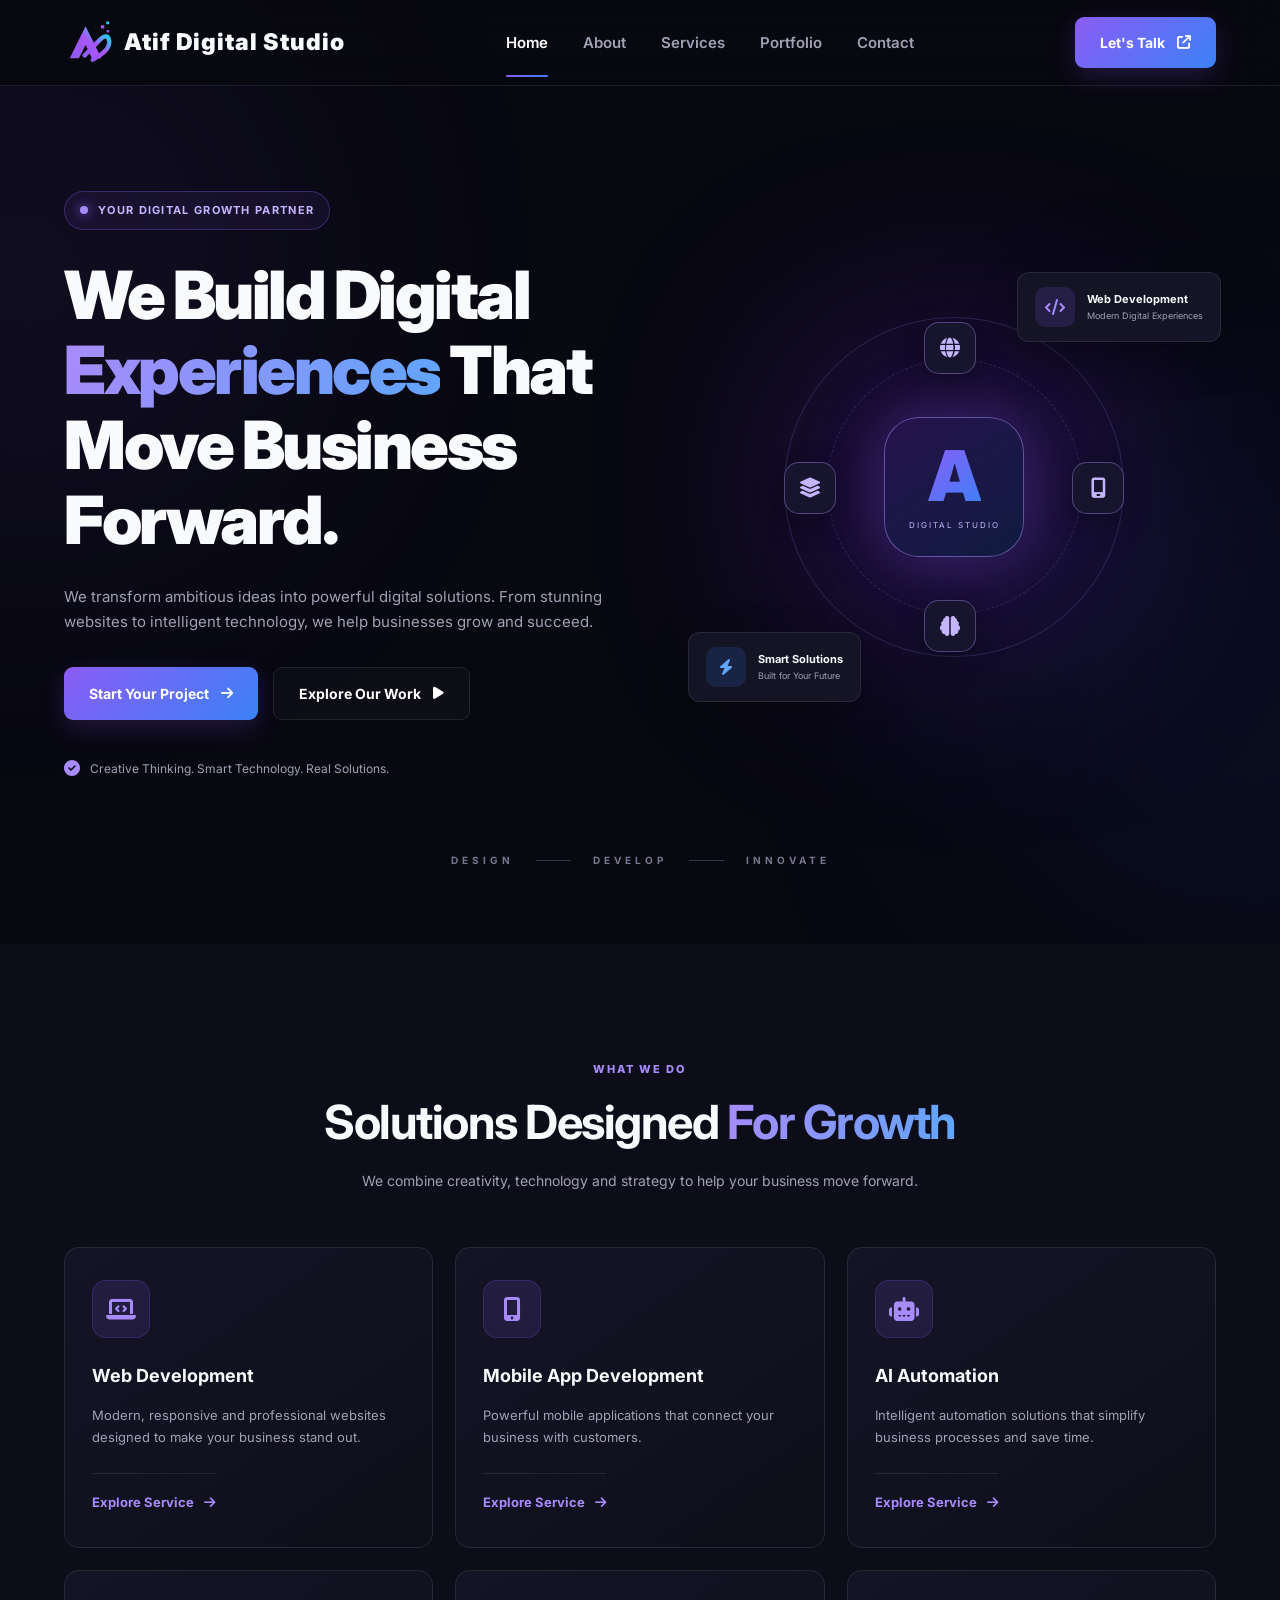
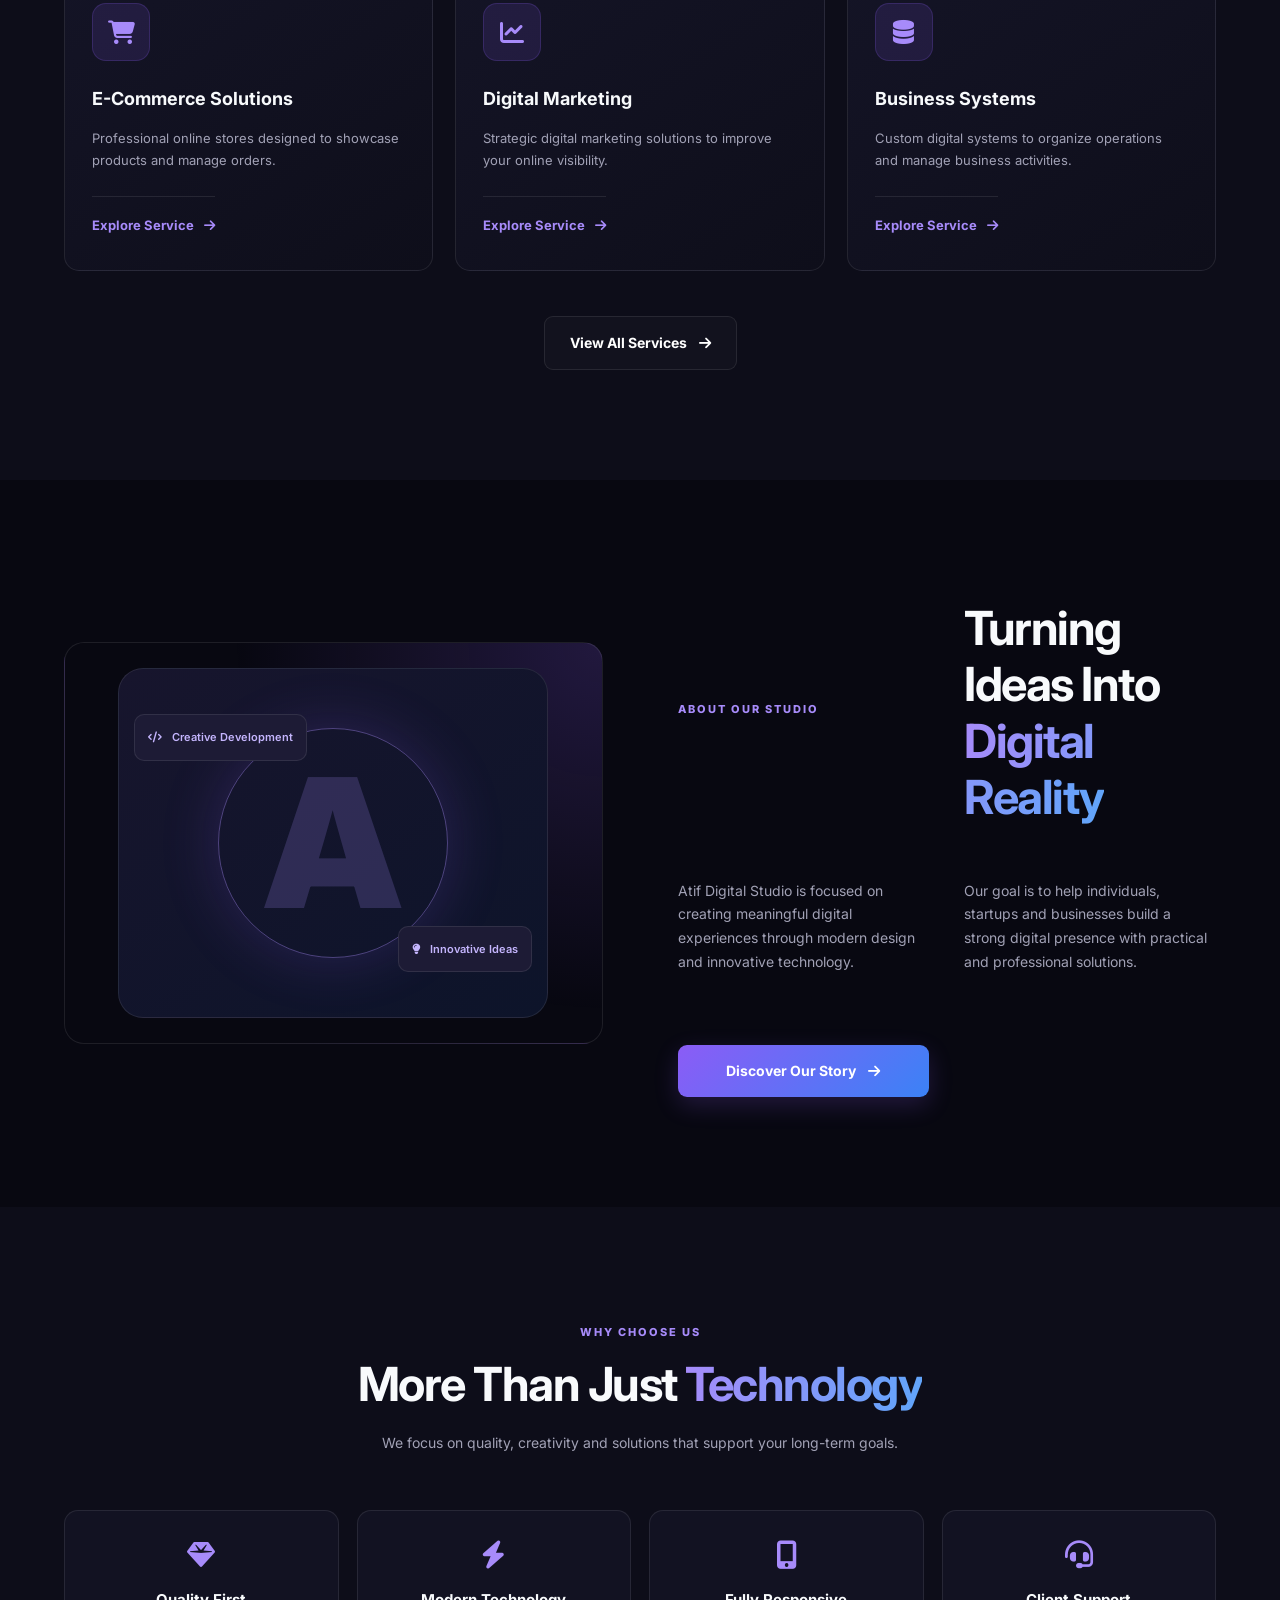
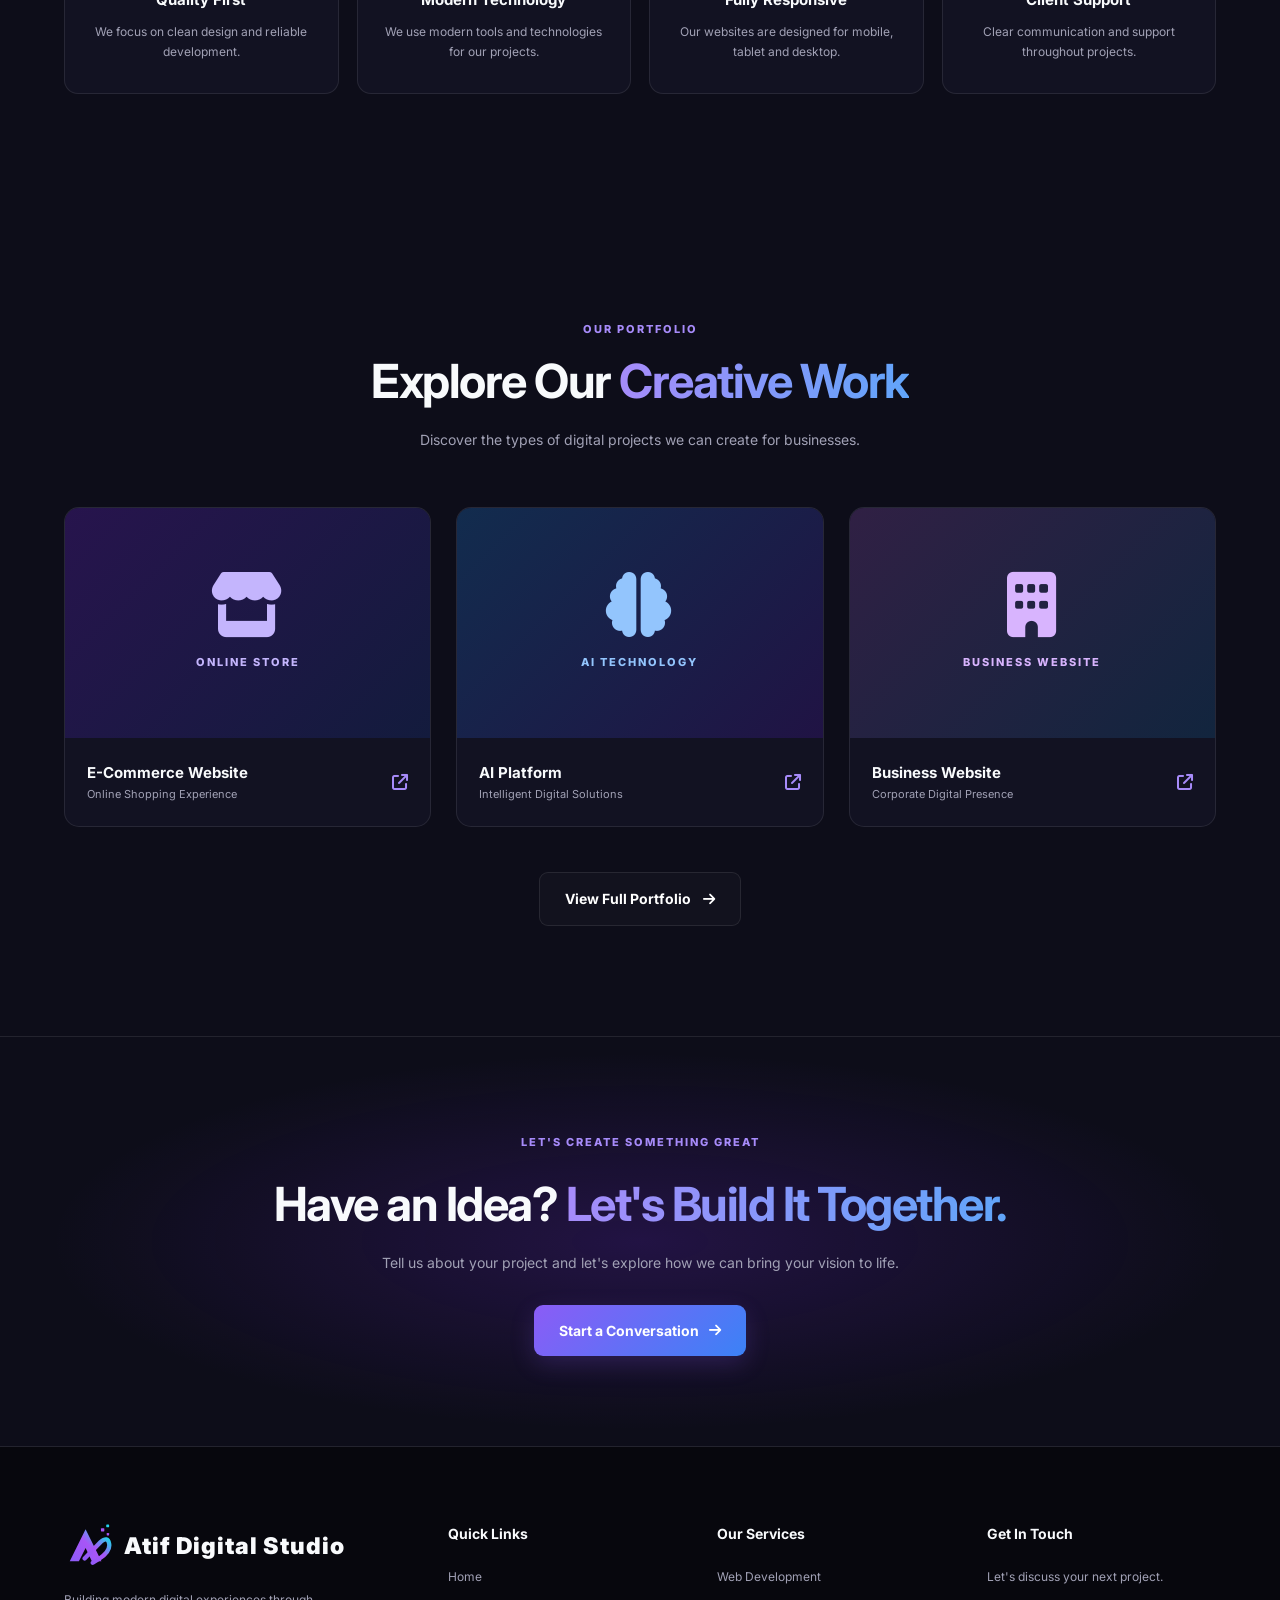
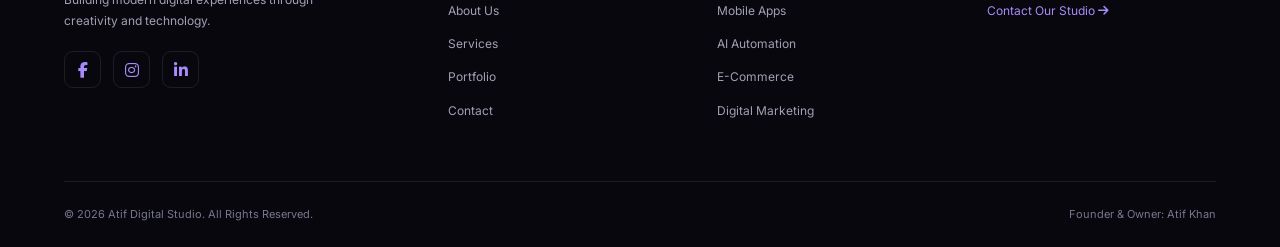
==== commit 6199548c: "Complete merge and update website" ====
--- a/index.html
+++ b/index.html
@@ -36,10 +36,10 @@
         <div class="container navbar">
 
             
-             <a href="index.html" class="logo">
-                  <img src="image/logo.svg" alt="Atif Digital Studio Logo">
-                  <span>ATIF<span class="logo-highlight">.</span></span>
-              </a>
+<a href="index.html" class="logo">
+    <img src="image/logo.svg" alt="Atif Digital Studio Logo">
+    <span>Atif Digital Studio</span>
+</a>
 
 
             <button class="menu-toggle" id="menu-toggle" aria-label="Toggle navigation" aria-expanded="false">
@@ -531,12 +531,11 @@
 
             <div class="footer-brand">
 
-               
-             <a href="index.html" class="logo">
-                  <img src="image/logo.svg" alt="Atif Digital Studio Logo">
-                  <span>ATIF<span class="logo-highlight">.</span></span>
-              </a>
-               
+               <a href="index.html" class="logo">
+            <img src="image/logo.svg" alt="Atif Digital Studio Logo">
+           <span>Atif Digital Studio</span>
+         </a>
+
                 <p>
                     Building modern digital experiences
                     through creativity and technology.
